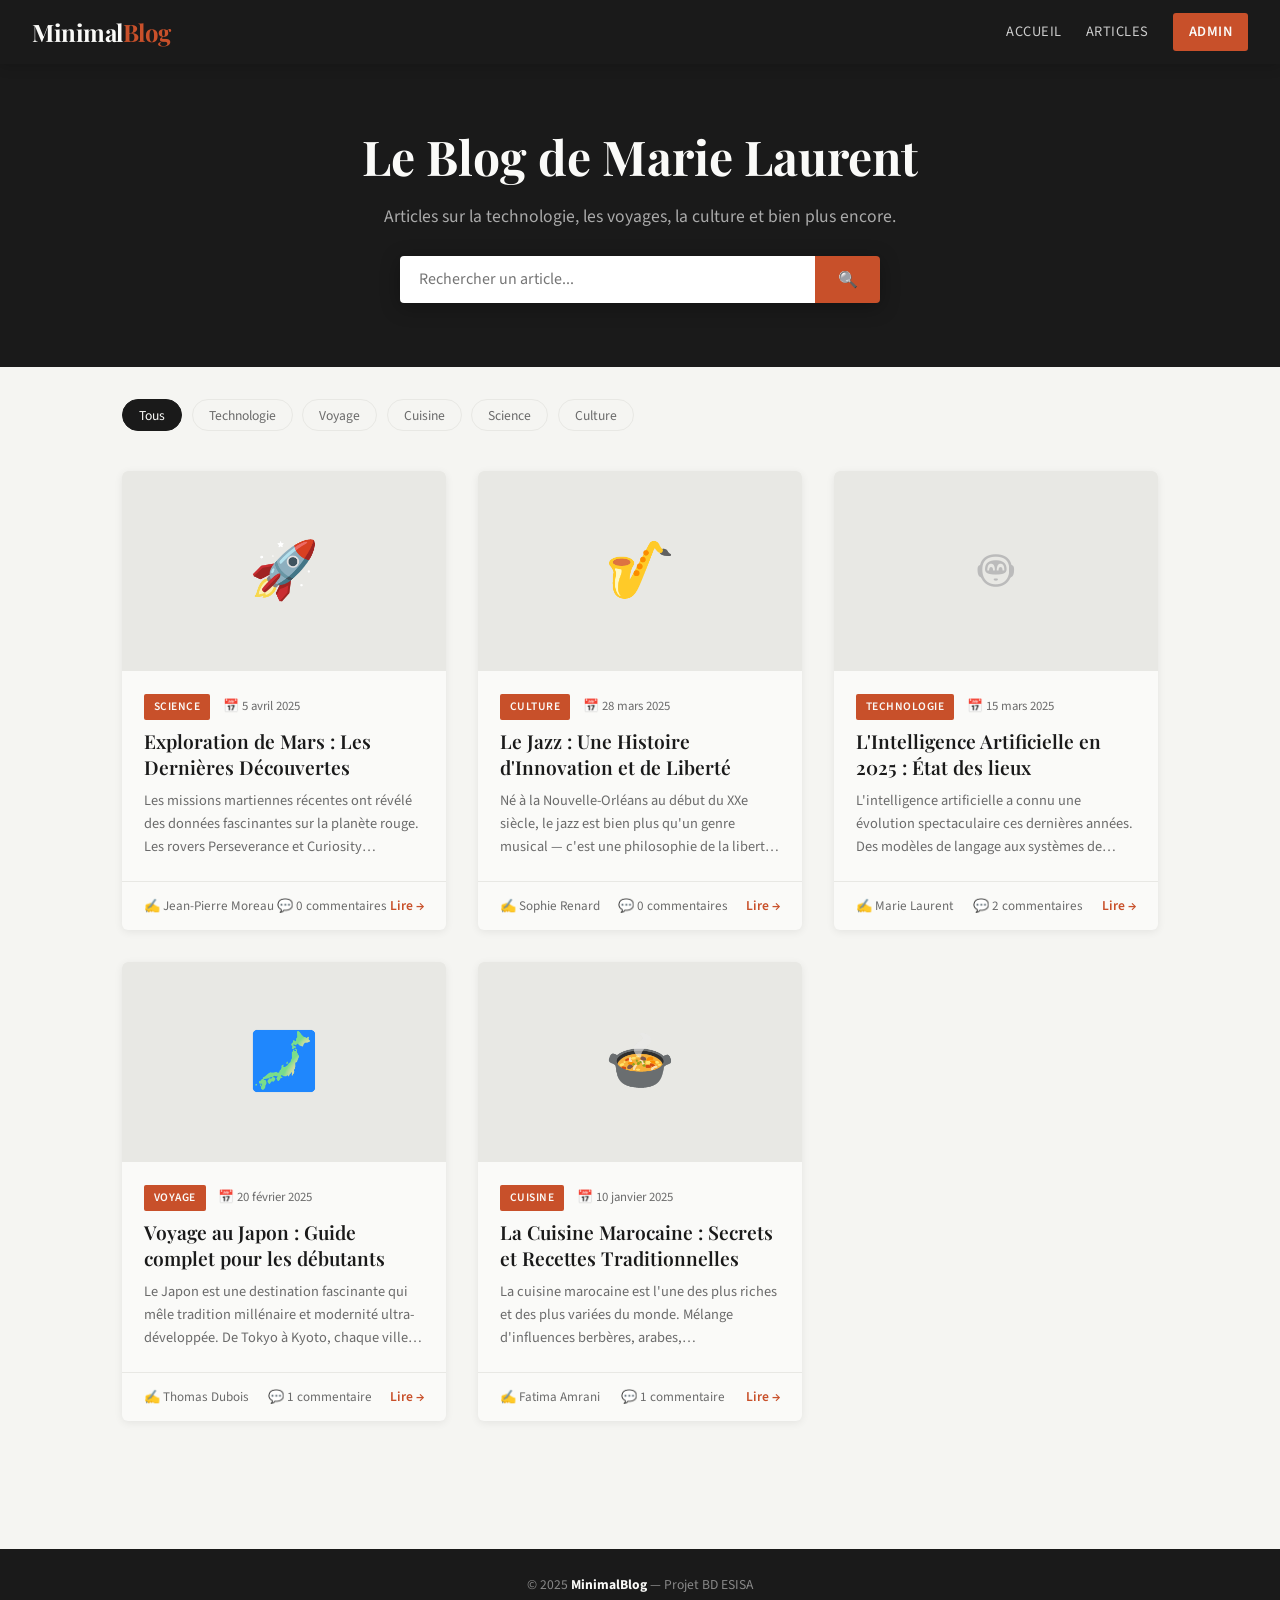
==== article.html @ 1b401ee1 "Premier commit - MinimalBlog ESISA" ====
<!DOCTYPE html>
<html lang="fr">
<head>
  <meta charset="UTF-8">
  <meta name="viewport" content="width=device-width, initial-scale=1.0">
  <title>MinimalBlog — Article</title>
  <link rel="stylesheet" href="css/style.css">
</head>
<body>

<header>
  <a href="index.html" class="logo">Minimal<span>Blog</span></a>
  <nav>
    <a href="index.html">← Retour</a>
    <a href="admin/login.html" class="btn-admin">Admin</a>
  </nav>
</header>

<div class="article-detail">
  <div id="articleContent">
    <!-- Chargé dynamiquement -->
  </div>

  <div class="comments-section" id="commentsSection" style="display:none">
    <h3>Commentaires</h3>

    <!-- Formulaire ajout commentaire -->
    <div class="comment-form">
      <h4>Laisser un commentaire</h4>
      <div id="successMsg" class="success-msg">✅ Votre commentaire a été soumis et est en attente de modération. Merci !</div>
      <div class="form-row">
        <div class="form-group">
          <label>Pseudo *</label>
          <input type="text" id="pseudo" placeholder="Votre pseudo" maxlength="50">
        </div>
        <div class="form-group">
          <label>Email</label>
          <input type="email" id="email" placeholder="votre@email.com">
        </div>
      </div>
      <div class="form-group">
        <label>Commentaire *</label>
        <textarea id="contenu" placeholder="Écrivez votre commentaire..." rows="4"></textarea>
      </div>
      <button class="btn btn-accent" onclick="soumettreCommentaire()">Publier le commentaire</button>
    </div>

    <!-- Liste commentaires approuvés -->
    <div id="commentsList"></div>
  </div>
</div>

<footer>
  <p>&copy; 2025 <strong>MinimalBlog</strong> — Projet BD ESISA</p>
</footer>

<script src="js/db.js"></script>
<script>
  DB.init();

  // Lire l'ID depuis l'URL
  const params = new URLSearchParams(window.location.search);
  const articleId = params.get('id');

  if (!articleId) {
    window.location.href = 'index.html';
  }

  const article = DB.getArticleById(articleId);

  if (!article || article.statut !== 'publie') {
    document.getElementById('articleContent').innerHTML = `
      <div class="empty-state">
        <p style="font-size:3rem">😕</p>
        <p>Article introuvable ou non publié.</p>
        <a href="index.html" class="btn btn-primary mt-1">Retour à l'accueil</a>
      </div>`;
  } else {
    // Mettre à jour le titre de la page
    document.title = `MinimalBlog — ${article.titre}`;

    const cat = DB.getCategorieById(article.categorie_id);
    const coms = DB.getCommentaires(article.id, true);

    // Afficher l'article
    document.getElementById('articleContent').innerHTML = `
      <div class="article-header">
        <div style="margin-bottom:1rem">
          <span class="badge">${cat ? escapeHtml(cat.nom) : 'Divers'}</span>
        </div>
        <h1>${escapeHtml(article.titre)}</h1>
        <div class="article-info">
          <span>✍️ ${escapeHtml(article.auteur)}</span>
          <span>📅 ${formatDate(article.date_publication)}</span>
          <span>💬 ${coms.length} commentaire${coms.length !== 1 ? 's' : ''} approuvé${coms.length !== 1 ? 's' : ''}</span>
        </div>
      </div>
      <div class="article-img">
        ${article.image_principale
          ? `<img src="${escapeHtml(article.image_principale)}" alt="${escapeHtml(article.titre)}" onerror="this.parentElement.innerHTML='<span style=font-size:5rem>${article.emoji || '📝'}</span>'">`
          : `<span style="font-size:5rem">${article.emoji || '📝'}</span>`
        }
      </div>
      <div class="article-content">
        ${article.contenu.split('\n').filter(p => p.trim()).map(p => `<p>${escapeHtml(p)}</p>`).join('')}
      </div>
    `;

    // Afficher section commentaires
    document.getElementById('commentsSection').style.display = 'block';
    afficherCommentaires();
  }

  function afficherCommentaires() {
    const coms = DB.getCommentaires(articleId, true);
    const div = document.getElementById('commentsList');
    if (coms.length === 0) {
      div.innerHTML = '<p style="color:var(--gris);font-size:0.95rem">Aucun commentaire approuvé pour l\'instant. Soyez le premier !</p>';
      return;
    }
    div.innerHTML = coms.map(c => `
      <div class="comment-item">
        <span class="comment-author">👤 ${escapeHtml(c.pseudo)}</span>
        <span class="comment-date">${formatDate(c.date_commentaire)}</span>
        <div class="comment-text">${escapeHtml(c.contenu)}</div>
      </div>
    `).join('');
  }

  function soumettreCommentaire() {
    const pseudo = document.getElementById('pseudo').value.trim();
    const email = document.getElementById('email').value.trim();
    const contenu = document.getElementById('contenu').value.trim();

    if (!pseudo) { alert('Le pseudo est obligatoire.'); return; }
    if (!contenu) { alert('Le commentaire est vide.'); return; }

    DB.addCommentaire({ article_id: parseInt(articleId), pseudo, email, contenu });

    // Reset form
    document.getElementById('pseudo').value = '';
    document.getElementById('email').value = '';
    document.getElementById('contenu').value = '';

    const msg = document.getElementById('successMsg');
    msg.style.display = 'block';
    setTimeout(() => msg.style.display = 'none', 5000);
  }
</script>
</body>
</html>
---- css/style.css ----
/* ============================================
   MinimalBlog — Style Principal
   ============================================ */

@import url('https://fonts.googleapis.com/css2?family=Playfair+Display:wght@400;600;700&family=Source+Sans+3:wght@300;400;600&display=swap');

:root {
  --noir: #1a1a1a;
  --blanc: #fafaf8;
  --accent: #c8502a;
  --gris: #6b6b6b;
  --gris-clair: #e8e8e4;
  --fond: #f5f5f2;
}

* {
  margin: 0;
  padding: 0;
  box-sizing: border-box;
}

body {
  font-family: 'Source Sans 3', sans-serif;
  background: var(--fond);
  color: var(--noir);
  line-height: 1.7;
}

a {
  text-decoration: none;
  color: inherit;
}

/* ---- HEADER ---- */
header {
  background: var(--noir);
  color: var(--blanc);
  padding: 0 2rem;
  display: flex;
  align-items: center;
  justify-content: space-between;
  height: 64px;
  position: sticky;
  top: 0;
  z-index: 100;
  box-shadow: 0 2px 12px rgba(0,0,0,0.18);
}

.logo {
  font-family: 'Playfair Display', serif;
  font-size: 1.5rem;
  font-weight: 700;
  letter-spacing: -0.5px;
  color: var(--blanc);
}

.logo span {
  color: var(--accent);
}

nav {
  display: flex;
  gap: 1.5rem;
  align-items: center;
}

nav a {
  font-size: 0.9rem;
  font-weight: 400;
  color: #ccc;
  transition: color 0.2s;
  letter-spacing: 0.5px;
  text-transform: uppercase;
}

nav a:hover {
  color: var(--blanc);
}

.btn-admin {
  background: var(--accent);
  color: var(--blanc) !important;
  padding: 0.4rem 1rem;
  border-radius: 3px;
  font-weight: 600 !important;
  transition: background 0.2s !important;
}

.btn-admin:hover {
  background: #a83f1f !important;
}

/* ---- LAYOUT ---- */
.container {
  max-width: 1100px;
  margin: 0 auto;
  padding: 0 2rem;
}

.page-title {
  font-family: 'Playfair Display', serif;
  font-size: 2.2rem;
  font-weight: 700;
  margin: 2.5rem 0 0.5rem;
  color: var(--noir);
}

.page-subtitle {
  color: var(--gris);
  margin-bottom: 2rem;
  font-size: 1rem;
}

/* ---- HERO ---- */
.hero {
  background: var(--noir);
  color: var(--blanc);
  padding: 4rem 2rem;
  text-align: center;
}

.hero h1 {
  font-family: 'Playfair Display', serif;
  font-size: 3rem;
  font-weight: 700;
  margin-bottom: 1rem;
  line-height: 1.2;
}

.hero p {
  font-size: 1.1rem;
  color: #aaa;
  max-width: 520px;
  margin: 0 auto 1.5rem;
}

/* ---- SEARCH ---- */
.search-bar {
  display: flex;
  max-width: 480px;
  margin: 0 auto;
  border-radius: 4px;
  overflow: hidden;
  box-shadow: 0 4px 20px rgba(0,0,0,0.3);
}

.search-bar input {
  flex: 1;
  padding: 0.8rem 1.2rem;
  border: none;
  font-family: 'Source Sans 3', sans-serif;
  font-size: 1rem;
  outline: none;
}

.search-bar button {
  background: var(--accent);
  color: var(--blanc);
  border: none;
  padding: 0 1.4rem;
  cursor: pointer;
  font-size: 1rem;
  font-weight: 600;
  transition: background 0.2s;
}

.search-bar button:hover {
  background: #a83f1f;
}

/* ---- CATEGORIES ---- */
.categories-filter {
  display: flex;
  gap: 0.6rem;
  flex-wrap: wrap;
  margin: 2rem 0 1.5rem;
}

.cat-btn {
  padding: 0.35rem 1rem;
  border: 1.5px solid var(--gris-clair);
  background: transparent;
  border-radius: 20px;
  cursor: pointer;
  font-family: 'Source Sans 3', sans-serif;
  font-size: 0.85rem;
  color: var(--gris);
  transition: all 0.2s;
}

.cat-btn:hover, .cat-btn.active {
  background: var(--noir);
  color: var(--blanc);
  border-color: var(--noir);
}

/* ---- ARTICLES GRID ---- */
.articles-grid {
  display: grid;
  grid-template-columns: repeat(auto-fill, minmax(320px, 1fr));
  gap: 2rem;
  padding: 1rem 0 3rem;
}

.card {
  background: var(--blanc);
  border-radius: 6px;
  overflow: hidden;
  box-shadow: 0 2px 8px rgba(0,0,0,0.07);
  transition: transform 0.25s, box-shadow 0.25s;
  cursor: pointer;
}

.card:hover {
  transform: translateY(-4px);
  box-shadow: 0 8px 24px rgba(0,0,0,0.12);
}

.card-img {
  width: 100%;
  height: 200px;
  object-fit: cover;
  background: var(--gris-clair);
  display: flex;
  align-items: center;
  justify-content: center;
  font-size: 3rem;
  color: #bbb;
}

.card-img img {
  width: 100%;
  height: 100%;
  object-fit: cover;
}

.card-body {
  padding: 1.4rem;
}

.card-meta {
  display: flex;
  align-items: center;
  gap: 0.8rem;
  margin-bottom: 0.6rem;
}

.badge {
  background: var(--accent);
  color: var(--blanc);
  font-size: 0.72rem;
  font-weight: 600;
  text-transform: uppercase;
  letter-spacing: 0.5px;
  padding: 0.2rem 0.6rem;
  border-radius: 2px;
}

.card-date {
  font-size: 0.8rem;
  color: var(--gris);
}

.card h2 {
  font-family: 'Playfair Display', serif;
  font-size: 1.2rem;
  font-weight: 600;
  margin-bottom: 0.5rem;
  line-height: 1.35;
}

.card p {
  font-size: 0.9rem;
  color: var(--gris);
  line-height: 1.6;
  display: -webkit-box;
  -webkit-line-clamp: 3;
  -webkit-box-orient: vertical;
  overflow: hidden;
}

.card-footer {
  padding: 0.8rem 1.4rem;
  border-top: 1px solid var(--gris-clair);
  display: flex;
  justify-content: space-between;
  align-items: center;
  font-size: 0.82rem;
  color: var(--gris);
}

.read-more {
  color: var(--accent);
  font-weight: 600;
  font-size: 0.85rem;
}

/* ---- PAGINATION ---- */
.pagination {
  display: flex;
  justify-content: center;
  gap: 0.5rem;
  padding: 2rem 0 3rem;
}

.page-btn {
  width: 38px;
  height: 38px;
  border: 1.5px solid var(--gris-clair);
  background: var(--blanc);
  border-radius: 3px;
  cursor: pointer;
  font-family: 'Source Sans 3', sans-serif;
  font-size: 0.9rem;
  color: var(--noir);
  transition: all 0.2s;
}

.page-btn:hover, .page-btn.active {
  background: var(--noir);
  color: var(--blanc);
  border-color: var(--noir);
}

/* ---- ARTICLE DETAIL ---- */
.article-detail {
  max-width: 780px;
  margin: 2rem auto;
  padding: 0 2rem;
}

.article-header {
  margin-bottom: 2rem;
}

.article-header h1 {
  font-family: 'Playfair Display', serif;
  font-size: 2.5rem;
  font-weight: 700;
  line-height: 1.25;
  margin-bottom: 1rem;
}

.article-info {
  display: flex;
  gap: 1.2rem;
  flex-wrap: wrap;
  font-size: 0.88rem;
  color: var(--gris);
  margin-bottom: 1.5rem;
}

.article-info span {
  display: flex;
  align-items: center;
  gap: 0.3rem;
}

.article-img {
  width: 100%;
  height: 380px;
  object-fit: cover;
  border-radius: 6px;
  background: var(--gris-clair);
  display: flex;
  align-items: center;
  justify-content: center;
  font-size: 5rem;
  margin-bottom: 2.5rem;
  overflow: hidden;
}

.article-img img {
  width: 100%;
  height: 100%;
  object-fit: cover;
}

.article-content {
  font-size: 1.1rem;
  line-height: 1.9;
  color: #2a2a2a;
  margin-bottom: 3rem;
}

.article-content p {
  margin-bottom: 1.2rem;
}

/* ---- COMMENTAIRES ---- */
.comments-section {
  border-top: 2px solid var(--noir);
  padding-top: 2rem;
  margin-bottom: 3rem;
}

.comments-section h3 {
  font-family: 'Playfair Display', serif;
  font-size: 1.6rem;
  margin-bottom: 1.5rem;
}

.comment-form {
  background: var(--blanc);
  padding: 1.5rem;
  border-radius: 6px;
  margin-bottom: 2rem;
  box-shadow: 0 2px 8px rgba(0,0,0,0.06);
}

.comment-form h4 {
  font-family: 'Playfair Display', serif;
  margin-bottom: 1rem;
  font-size: 1.1rem;
}

.form-row {
  display: grid;
  grid-template-columns: 1fr 1fr;
  gap: 1rem;
  margin-bottom: 1rem;
}

.form-group {
  display: flex;
  flex-direction: column;
  gap: 0.3rem;
  margin-bottom: 1rem;
}

.form-group label {
  font-size: 0.85rem;
  font-weight: 600;
  color: var(--gris);
  text-transform: uppercase;
  letter-spacing: 0.5px;
}

.form-group input,
.form-group textarea,
.form-group select {
  padding: 0.7rem 1rem;
  border: 1.5px solid var(--gris-clair);
  border-radius: 4px;
  font-family: 'Source Sans 3', sans-serif;
  font-size: 0.95rem;
  outline: none;
  background: var(--fond);
  transition: border-color 0.2s;
}

.form-group input:focus,
.form-group textarea:focus,
.form-group select:focus {
  border-color: var(--accent);
}

.form-group textarea {
  resize: vertical;
  min-height: 100px;
}

.btn {
  padding: 0.7rem 1.6rem;
  border: none;
  border-radius: 4px;
  cursor: pointer;
  font-family: 'Source Sans 3', sans-serif;
  font-size: 0.95rem;
  font-weight: 600;
  transition: all 0.2s;
}

.btn-primary {
  background: var(--noir);
  color: var(--blanc);
}

.btn-primary:hover {
  background: #333;
}

.btn-accent {
  background: var(--accent);
  color: var(--blanc);
}

.btn-accent:hover {
  background: #a83f1f;
}

.btn-danger {
  background: #dc3545;
  color: var(--blanc);
}

.btn-danger:hover {
  background: #b52d3a;
}

.btn-success {
  background: #28a745;
  color: var(--blanc);
}

.btn-success:hover {
  background: #218838;
}

.btn-secondary {
  background: var(--gris-clair);
  color: var(--noir);
}

.btn-secondary:hover {
  background: #ccc;
}

.comment-item {
  background: var(--blanc);
  border-radius: 6px;
  padding: 1.2rem 1.4rem;
  margin-bottom: 1rem;
  box-shadow: 0 1px 6px rgba(0,0,0,0.05);
  border-left: 3px solid var(--accent);
}

.comment-author {
  font-weight: 600;
  font-size: 0.9rem;
}

.comment-date {
  font-size: 0.8rem;
  color: var(--gris);
  margin-left: 0.8rem;
}

.comment-text {
  margin-top: 0.5rem;
  font-size: 0.95rem;
  color: #333;
}

/* ---- ADMIN ---- */
.admin-layout {
  display: flex;
  min-height: 100vh;
}

.sidebar {
  width: 230px;
  background: var(--noir);
  color: var(--blanc);
  padding: 2rem 0;
  flex-shrink: 0;
}

.sidebar-logo {
  font-family: 'Playfair Display', serif;
  font-size: 1.3rem;
  font-weight: 700;
  padding: 0 1.5rem;
  margin-bottom: 2rem;
  color: var(--blanc);
}

.sidebar-logo span {
  color: var(--accent);
}

.sidebar-nav {
  list-style: none;
}

.sidebar-nav li a {
  display: flex;
  align-items: center;
  gap: 0.8rem;
  padding: 0.8rem 1.5rem;
  color: #aaa;
  font-size: 0.9rem;
  transition: all 0.2s;
  border-left: 3px solid transparent;
}

.sidebar-nav li a:hover,
.sidebar-nav li a.active {
  color: var(--blanc);
  background: rgba(255,255,255,0.05);
  border-left-color: var(--accent);
}

.sidebar-nav li a .icon {
  font-size: 1rem;
}

.admin-main {
  flex: 1;
  background: var(--fond);
  overflow-y: auto;
}

.admin-topbar {
  background: var(--blanc);
  padding: 1rem 2rem;
  display: flex;
  align-items: center;
  justify-content: space-between;
  border-bottom: 1px solid var(--gris-clair);
  box-shadow: 0 1px 4px rgba(0,0,0,0.05);
}

.admin-topbar h2 {
  font-family: 'Playfair Display', serif;
  font-size: 1.4rem;
}

.admin-content {
  padding: 2rem;
}

/* ---- STATS CARDS ---- */
.stats-grid {
  display: grid;
  grid-template-columns: repeat(auto-fill, minmax(200px, 1fr));
  gap: 1.2rem;
  margin-bottom: 2.5rem;
}

.stat-card {
  background: var(--blanc);
  border-radius: 6px;
  padding: 1.4rem;
  box-shadow: 0 2px 8px rgba(0,0,0,0.06);
  border-left: 4px solid var(--accent);
}

.stat-card .stat-number {
  font-family: 'Playfair Display', serif;
  font-size: 2.2rem;
  font-weight: 700;
  color: var(--noir);
}

.stat-card .stat-label {
  font-size: 0.82rem;
  color: var(--gris);
  text-transform: uppercase;
  letter-spacing: 0.5px;
  margin-top: 0.2rem;
}

/* ---- TABLE ---- */
.data-table {
  width: 100%;
  border-collapse: collapse;
  background: var(--blanc);
  border-radius: 6px;
  overflow: hidden;
  box-shadow: 0 2px 8px rgba(0,0,0,0.06);
}

.data-table th {
  background: var(--noir);
  color: var(--blanc);
  padding: 0.9rem 1.2rem;
  text-align: left;
  font-size: 0.82rem;
  text-transform: uppercase;
  letter-spacing: 0.5px;
  font-weight: 600;
}

.data-table td {
  padding: 0.9rem 1.2rem;
  border-bottom: 1px solid var(--gris-clair);
  font-size: 0.9rem;
}

.data-table tr:last-child td {
  border-bottom: none;
}

.data-table tr:hover td {
  background: var(--fond);
}

.status-badge {
  padding: 0.2rem 0.7rem;
  border-radius: 20px;
  font-size: 0.75rem;
  font-weight: 600;
}

.status-publie {
  background: #d4edda;
  color: #155724;
}

.status-brouillon {
  background: #fff3cd;
  color: #856404;
}

.status-pending {
  background: #fff3cd;
  color: #856404;
}

.status-approved {
  background: #d4edda;
  color: #155724;
}

.actions {
  display: flex;
  gap: 0.5rem;
}

.btn-sm {
  padding: 0.3rem 0.8rem;
  font-size: 0.8rem;
  border-radius: 3px;
}

/* ---- MODAL ---- */
.modal-overlay {
  position: fixed;
  inset: 0;
  background: rgba(0,0,0,0.55);
  z-index: 1000;
  display: flex;
  align-items: center;
  justify-content: center;
  opacity: 0;
  pointer-events: none;
  transition: opacity 0.25s;
}

.modal-overlay.open {
  opacity: 1;
  pointer-events: all;
}

.modal {
  background: var(--blanc);
  border-radius: 8px;
  padding: 2rem;
  width: 90%;
  max-width: 620px;
  max-height: 90vh;
  overflow-y: auto;
  box-shadow: 0 20px 60px rgba(0,0,0,0.25);
  transform: translateY(20px);
  transition: transform 0.25s;
}

.modal-overlay.open .modal {
  transform: translateY(0);
}

.modal-header {
  display: flex;
  align-items: center;
  justify-content: space-between;
  margin-bottom: 1.5rem;
}

.modal-header h3 {
  font-family: 'Playfair Display', serif;
  font-size: 1.4rem;
}

.btn-close {
  background: none;
  border: none;
  font-size: 1.5rem;
  cursor: pointer;
  color: var(--gris);
  line-height: 1;
}

/* ---- LOGIN ---- */
.login-page {
  min-height: 100vh;
  display: flex;
  align-items: center;
  justify-content: center;
  background: var(--noir);
}

.login-box {
  background: var(--blanc);
  padding: 2.5rem;
  border-radius: 8px;
  width: 380px;
  box-shadow: 0 20px 60px rgba(0,0,0,0.4);
}

.login-box h2 {
  font-family: 'Playfair Display', serif;
  font-size: 1.8rem;
  margin-bottom: 0.3rem;
}

.login-box p {
  color: var(--gris);
  font-size: 0.9rem;
  margin-bottom: 2rem;
}

.error-msg {
  background: #f8d7da;
  color: #721c24;
  padding: 0.7rem 1rem;
  border-radius: 4px;
  font-size: 0.88rem;
  margin-bottom: 1rem;
  display: none;
}

.success-msg {
  background: #d4edda;
  color: #155724;
  padding: 0.7rem 1rem;
  border-radius: 4px;
  font-size: 0.88rem;
  margin-bottom: 1rem;
  display: none;
}

/* ---- FOOTER ---- */
footer {
  background: var(--noir);
  color: #888;
  text-align: center;
  padding: 1.5rem;
  font-size: 0.85rem;
}

footer strong {
  color: var(--blanc);
}

/* ---- RESPONSIVE ---- */
@media (max-width: 768px) {
  .hero h1 { font-size: 2rem; }
  .form-row { grid-template-columns: 1fr; }
  .article-header h1 { font-size: 1.8rem; }
  .sidebar { display: none; }
  .stats-grid { grid-template-columns: 1fr 1fr; }
}

/* ---- UTILS ---- */
.flex { display: flex; }
.gap-1 { gap: 0.5rem; }
.mt-1 { margin-top: 1rem; }
.mb-2 { margin-bottom: 2rem; }
.text-right { text-align: right; }
.empty-state {
  text-align: center;
  color: var(--gris);
  padding: 3rem;
  font-size: 1rem;
}
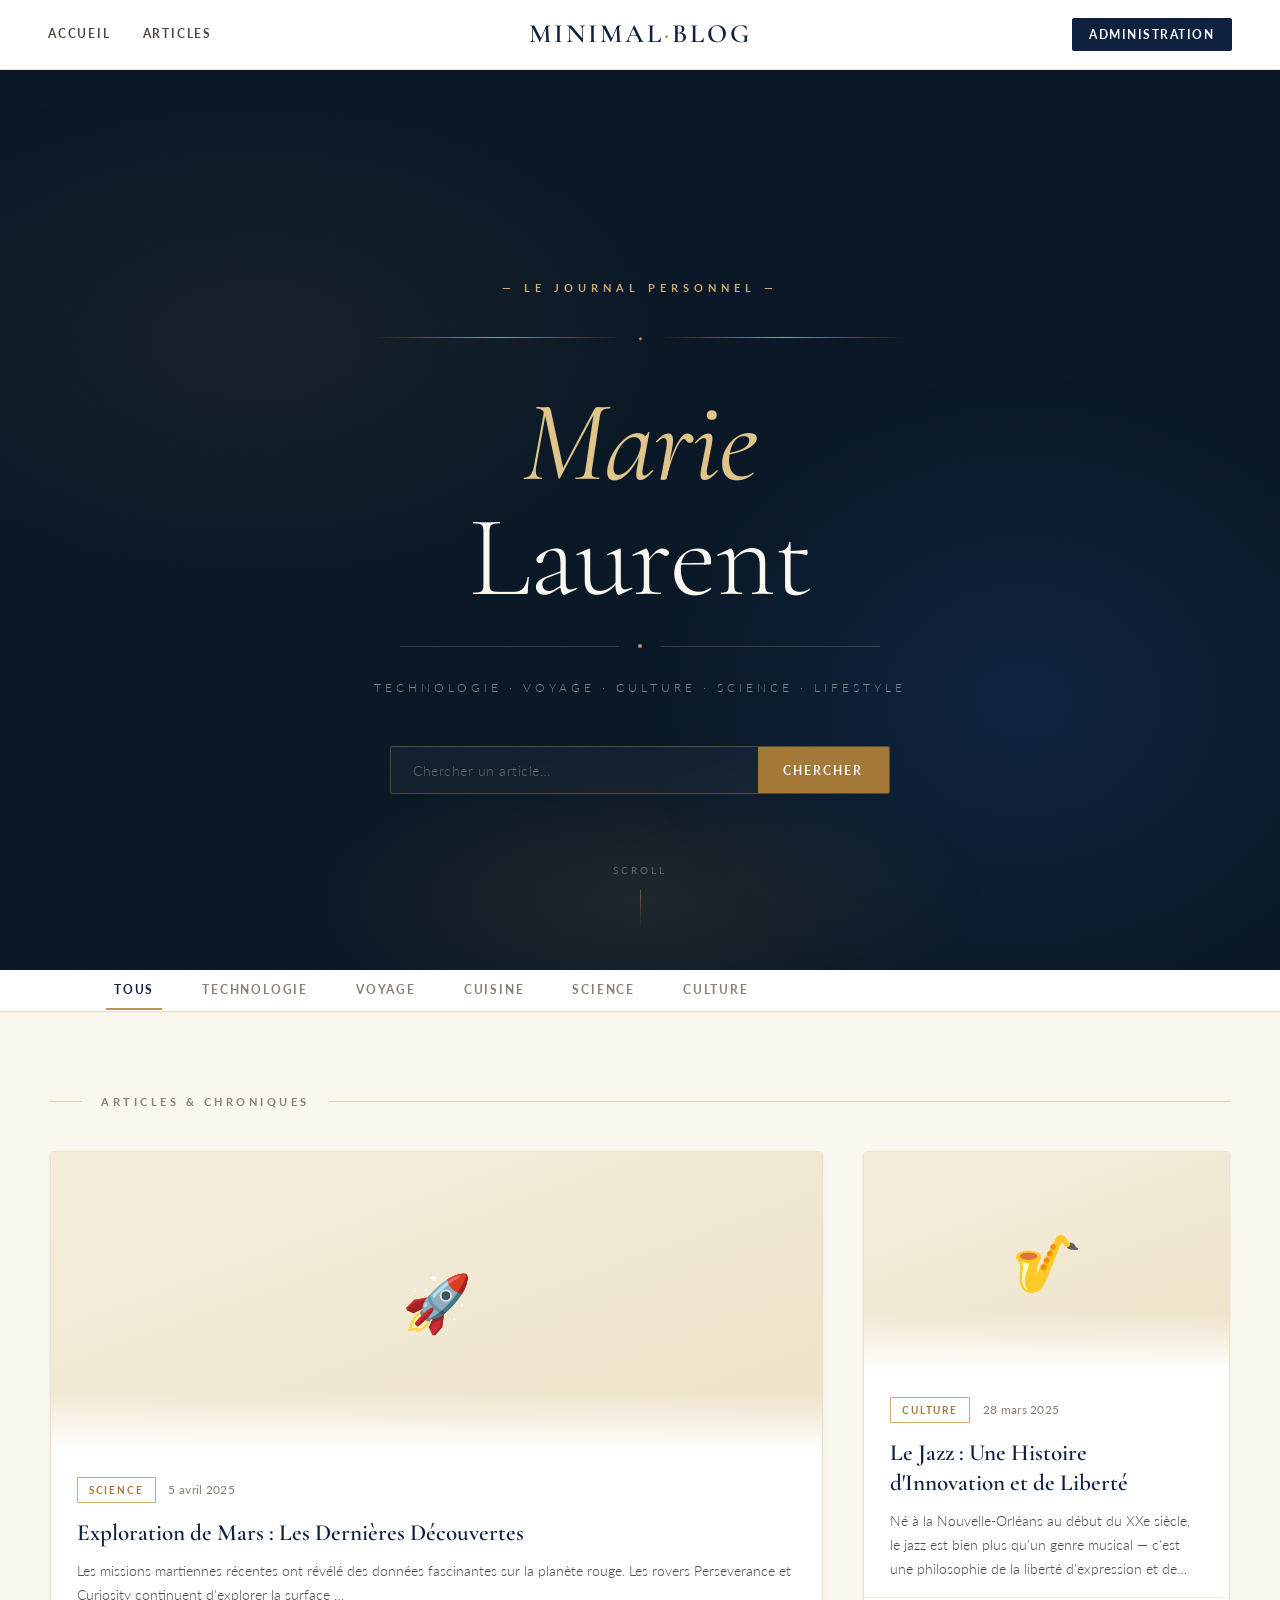
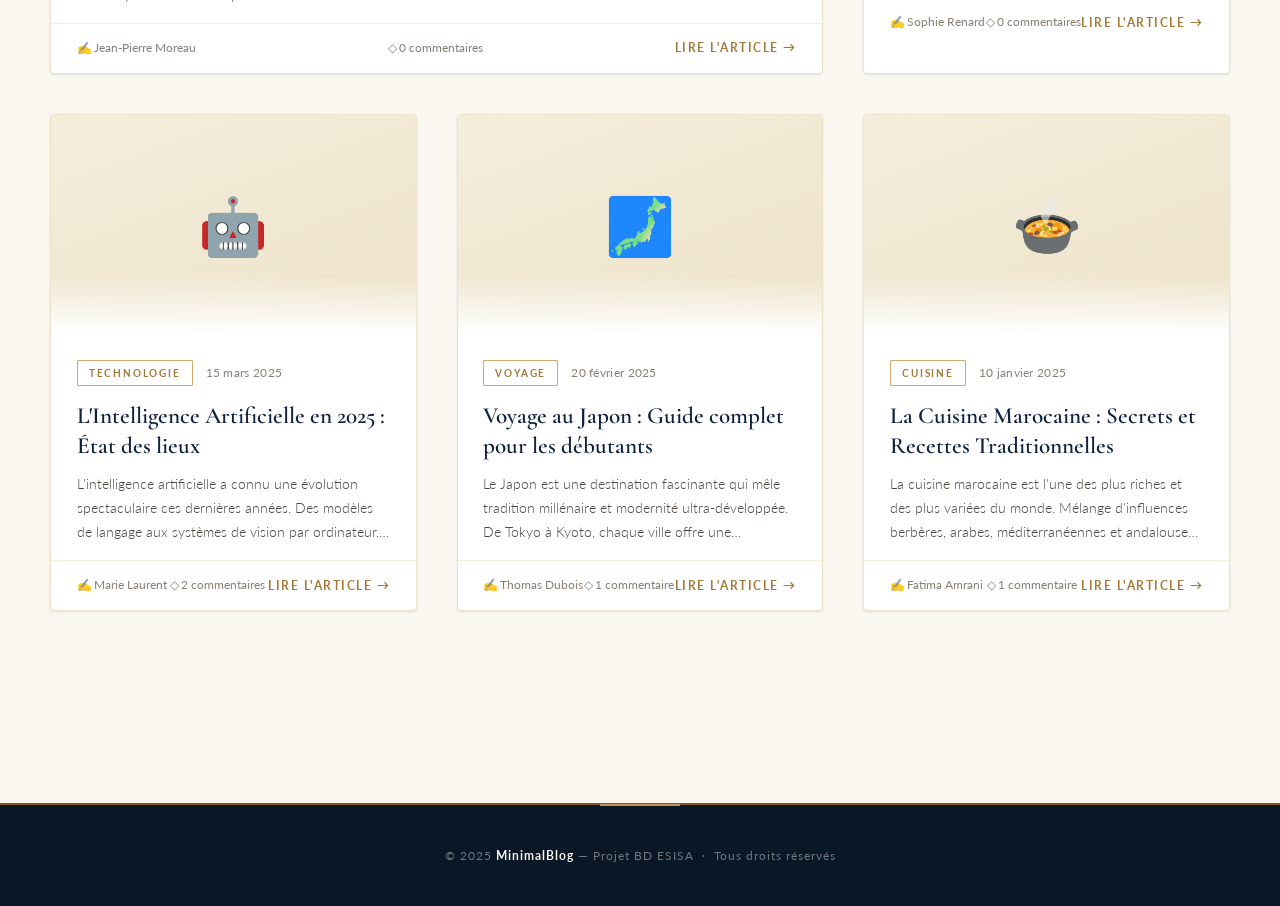
==== commit fa1260fc: "Refonte complète Old Money + architecture fullstack - Redesign CSS : thème Old Money (Cormorant Gara" ====
--- a/article.html
+++ b/article.html
@@ -5,146 +5,289 @@
   <meta name="viewport" content="width=device-width, initial-scale=1.0">
   <title>MinimalBlog — Article</title>
   <link rel="stylesheet" href="css/style.css">
+  <style>
+    /* ---- Styles propres à la page article ---- */
+    .article-hero {
+      background:var(--navy-900);
+      padding:7rem 2rem 4rem;
+      text-align:center; position:relative; overflow:hidden;
+    }
+    .article-hero::before {
+      content:''; position:absolute; inset:0;
+      background:radial-gradient(ellipse 80% 60% at 50% 80%, rgba(192,148,80,.07) 0%, transparent 60%);
+    }
+    .article-hero-inner {
+      position:relative; z-index:1; max-width:760px; margin:0 auto;
+    }
+    .article-hero-eyebrow {
+      font-family:'Lato', sans-serif; font-size:.68rem; font-weight:700;
+      letter-spacing:3.5px; text-transform:uppercase;
+      color:var(--gold-400); margin-bottom:1.2rem;
+      display:flex; align-items:center; justify-content:center; gap:.8rem;
+    }
+    .article-hero-eyebrow span { width:30px; height:1px; background:var(--gold-600); }
+
+    .article-hero h1 {
+      font-family:'Cormorant Garamond', serif;
+      font-size:clamp(2.2rem, 5.5vw, 3.8rem);
+      font-weight:300; line-height:1.18;
+      color:var(--cream); margin-bottom:1.8rem;
+    }
+    .article-hero h1 em { font-style:italic; color:var(--gold-300); }
+
+    .article-hero-meta {
+      display:flex; gap:2rem; justify-content:center; flex-wrap:wrap;
+      font-size:.75rem; color:rgba(245,238,221,.45);
+      font-family:'Lato', sans-serif; letter-spacing:.5px;
+    }
+    .article-hero-meta span { display:flex; align-items:center; gap:.4rem; }
+    .article-hero-meta .badge {
+      border-color:rgba(192,148,80,.5); color:var(--gold-300);
+    }
+
+    /* ---- Contenu ---- */
+    .article-wrapper { max-width:760px; margin:3.5rem auto 0; padding:0 2rem; }
+
+    .article-image-full {
+      width:100%; height:440px; overflow:hidden;
+      margin:0; display:block;
+      background:var(--beige-50);
+    }
+    .article-image-full img {
+      width:100%; height:100%; object-fit:cover;
+      transition:transform .8s ease;
+    }
+    .article-image-full:hover img { transform:scale(1.03); }
+    .article-image-full .emoji-placeholder {
+      width:100%; height:100%;
+      display:flex; align-items:center; justify-content:center;
+      font-size:6rem; background:linear-gradient(160deg, var(--beige-50), var(--beige-100));
+    }
+
+    .article-body {
+      padding:3.5rem 0 2rem;
+      font-family:'EB Garamond', Georgia, serif;
+      font-size:1.18rem; line-height:2; color:var(--ink-600);
+    }
+    .article-body p { margin-bottom:1.5rem; }
+    .article-body p:first-child::first-letter {
+      font-family:'Cormorant Garamond', serif;
+      font-size:4.5rem; font-weight:600;
+      float:left; line-height:.75; margin:0 .12em 0 0;
+      color:var(--navy-700);
+    }
+
+    /* Séparateur fin */
+    .article-divider {
+      display:flex; align-items:center; gap:1rem;
+      margin:2rem 0; color:var(--gold-500);
+    }
+    .article-divider span { flex:1; height:1px; background:var(--beige-200); }
+    .article-divider em { font-size:1rem; }
+
+    /* back-link */
+    .back-link {
+      display:inline-flex; align-items:center; gap:.5rem;
+      font-size:.72rem; font-weight:700; letter-spacing:1.5px;
+      text-transform:uppercase; color:var(--gold-500);
+      margin:3rem 0 1rem;
+      transition:gap .25s;
+    }
+    .back-link:hover { gap:.9rem; color:var(--gold-600); }
+  </style>
 </head>
 <body>
 
+<!-- SCROLL PROGRESS -->
+<div id="scrollProgress"></div>
+
+<!-- HEADER -->
 <header>
-  <a href="index.html" class="logo">Minimal<span>Blog</span></a>
-  <nav>
-    <a href="index.html">← Retour</a>
+  <nav class="nav-left">
+    <a href="index.html">← Accueil</a>
+  </nav>
+  <a href="index.html" class="logo">Minimal<span>·</span>Blog</a>
+  <nav class="nav-right">
     <a href="admin/login.html" class="btn-admin">Admin</a>
   </nav>
 </header>
 
-<div class="article-detail">
+<!-- HERO ARTICLE (rempli par JS) -->
+<div id="articleHero" class="article-hero" style="display:none">
+  <div class="article-hero-inner" id="articleHeroInner"></div>
+</div>
+
+<!-- IMAGE PLEINE LARGEUR -->
+<div id="articleImageFull" class="article-image-full" style="display:none"></div>
+
+<!-- CONTENU ARTICLE -->
+<div class="article-wrapper">
   <div id="articleContent">
-    <!-- Chargé dynamiquement -->
+    <div class="empty-state">⏳ Chargement…</div>
   </div>
 
+  <!-- COMMENTAIRES -->
   <div class="comments-section" id="commentsSection" style="display:none">
+
+    <div class="article-divider">
+      <span></span><em>◆</em><span></span>
+    </div>
+
     <h3>Commentaires</h3>
 
-    <!-- Formulaire ajout commentaire -->
     <div class="comment-form">
       <h4>Laisser un commentaire</h4>
-      <div id="successMsg" class="success-msg">✅ Votre commentaire a été soumis et est en attente de modération. Merci !</div>
+      <div id="successMsg" class="success-msg">
+        ✅ Votre commentaire a été soumis — il apparaîtra après modération. Merci !
+      </div>
+      <div id="errorMsg" class="error-msg"></div>
+
       <div class="form-row">
         <div class="form-group">
           <label>Pseudo *</label>
-          <input type="text" id="pseudo" placeholder="Votre pseudo" maxlength="50">
+          <input type="text" id="pseudo" placeholder="Votre pseudo" maxlength="80">
         </div>
         <div class="form-group">
-          <label>Email</label>
+          <label>Email (optionnel)</label>
           <input type="email" id="email" placeholder="votre@email.com">
         </div>
       </div>
+
       <div class="form-group">
         <label>Commentaire *</label>
-        <textarea id="contenu" placeholder="Écrivez votre commentaire..." rows="4"></textarea>
-      </div>
-      <button class="btn btn-accent" onclick="soumettreCommentaire()">Publier le commentaire</button>
+        <textarea id="contenu" placeholder="Partagez votre point de vue…" rows="4"></textarea>
+      </div>
+
+      <button class="btn btn-accent" id="submitBtn" onclick="soumettreCommentaire()">
+        Publier le commentaire
+      </button>
     </div>
 
-    <!-- Liste commentaires approuvés -->
     <div id="commentsList"></div>
   </div>
+
+  <a href="index.html" class="back-link">← Retour aux articles</a>
 </div>
 
+<!-- FOOTER -->
 <footer>
   <p>&copy; 2025 <strong>MinimalBlog</strong> — Projet BD ESISA</p>
 </footer>
 
+<!-- SCRIPTS -->
 <script src="js/db.js"></script>
 <script>
+  /* ---- Init ---- */
   DB.init();
 
-  // Lire l'ID depuis l'URL
-  const params = new URLSearchParams(window.location.search);
+  /* ---- Récupérer l'ID ---- */
+  const params    = new URLSearchParams(location.search);
   const articleId = params.get('id');
-
-  if (!articleId) {
-    window.location.href = 'index.html';
-  }
-
+  if (!articleId) location.href = 'index.html';
+
+  /* ---- Scroll progress ---- */
+  window.addEventListener('scroll', () => {
+    const pct = window.scrollY / (document.documentElement.scrollHeight - window.innerHeight);
+    document.getElementById('scrollProgress').style.width = (pct * 100) + '%';
+  }, { passive:true });
+
+  /* ---- Charger l'article ---- */
   const article = DB.getArticleById(articleId);
 
   if (!article || article.statut !== 'publie') {
     document.getElementById('articleContent').innerHTML = `
-      <div class="empty-state">
-        <p style="font-size:3rem">😕</p>
-        <p>Article introuvable ou non publié.</p>
-        <a href="index.html" class="btn btn-primary mt-1">Retour à l'accueil</a>
+      <div class="empty-state" style="padding:5rem 0">
+        <p style="font-size:3rem;margin-bottom:1rem">📭</p>
+        <p style="margin-bottom:1.5rem">Article introuvable ou non publié.</p>
+        <a href="index.html" class="btn btn-primary">← Retour à l'accueil</a>
       </div>`;
   } else {
-    // Mettre à jour le titre de la page
     document.title = `MinimalBlog — ${article.titre}`;
 
-    const cat = DB.getCategorieById(article.categorie_id);
+    const cat  = DB.getCategorieById(article.categorie_id);
     const coms = DB.getCommentaires(article.id, true);
 
-    // Afficher l'article
+    /* -- Hero -- */
+    document.getElementById('articleHero').style.display = 'block';
+    document.getElementById('articleHeroInner').innerHTML = `
+      <div class="article-hero-eyebrow">
+        <span></span>
+        ${cat ? escapeHtml(cat.nom) : 'Divers'}
+        <span></span>
+      </div>
+      <h1>${escapeHtml(article.titre)}</h1>
+      <div class="article-hero-meta">
+        <span>✍&thinsp;${escapeHtml(article.auteur)}</span>
+        <span>◈&thinsp;${formatDate(article.date_publication)}</span>
+        <span>◇&thinsp;${coms.length} commentaire${coms.length !== 1 ? 's' : ''}</span>
+      </div>`;
+
+    /* -- Image pleine largeur -- */
+    const imgEl = document.getElementById('articleImageFull');
+    imgEl.style.display = 'block';
+    if (article.image_principale) {
+      imgEl.innerHTML = `<img src="${escapeHtml(article.image_principale)}"
+                              alt="${escapeHtml(article.titre)}"
+                              onerror="this.parentElement.innerHTML='<div class=emoji-placeholder>${article.emoji || '📝'}</div>'">`;
+    } else {
+      imgEl.innerHTML = `<div class="emoji-placeholder">${article.emoji || '📝'}</div>`;
+    }
+
+    /* -- Corps -- */
     document.getElementById('articleContent').innerHTML = `
-      <div class="article-header">
-        <div style="margin-bottom:1rem">
-          <span class="badge">${cat ? escapeHtml(cat.nom) : 'Divers'}</span>
-        </div>
-        <h1>${escapeHtml(article.titre)}</h1>
-        <div class="article-info">
-          <span>✍️ ${escapeHtml(article.auteur)}</span>
-          <span>📅 ${formatDate(article.date_publication)}</span>
-          <span>💬 ${coms.length} commentaire${coms.length !== 1 ? 's' : ''} approuvé${coms.length !== 1 ? 's' : ''}</span>
-        </div>
-      </div>
-      <div class="article-img">
-        ${article.image_principale
-          ? `<img src="${escapeHtml(article.image_principale)}" alt="${escapeHtml(article.titre)}" onerror="this.parentElement.innerHTML='<span style=font-size:5rem>${article.emoji || '📝'}</span>'">`
-          : `<span style="font-size:5rem">${article.emoji || '📝'}</span>`
-        }
-      </div>
-      <div class="article-content">
+      <div class="article-body">
         ${article.contenu.split('\n').filter(p => p.trim()).map(p => `<p>${escapeHtml(p)}</p>`).join('')}
-      </div>
-    `;
-
-    // Afficher section commentaires
+      </div>`;
+
+    /* -- Commentaires -- */
     document.getElementById('commentsSection').style.display = 'block';
     afficherCommentaires();
   }
 
+  /* ---- Commentaires ---- */
   function afficherCommentaires() {
     const coms = DB.getCommentaires(articleId, true);
-    const div = document.getElementById('commentsList');
-    if (coms.length === 0) {
-      div.innerHTML = '<p style="color:var(--gris);font-size:0.95rem">Aucun commentaire approuvé pour l\'instant. Soyez le premier !</p>';
+    const div  = document.getElementById('commentsList');
+
+    if (!coms.length) {
+      div.innerHTML = '<p style="color:var(--ink-400);font-size:.92rem;margin-top:.5rem">Aucun commentaire pour le moment. Soyez le premier !</p>';
       return;
     }
     div.innerHTML = coms.map(c => `
       <div class="comment-item">
-        <span class="comment-author">👤 ${escapeHtml(c.pseudo)}</span>
+        <span class="comment-author">◆ ${escapeHtml(c.pseudo)}</span>
         <span class="comment-date">${formatDate(c.date_commentaire)}</span>
         <div class="comment-text">${escapeHtml(c.contenu)}</div>
-      </div>
-    `).join('');
+      </div>`).join('');
   }
 
+  /* ---- Soumettre un commentaire ---- */
   function soumettreCommentaire() {
-    const pseudo = document.getElementById('pseudo').value.trim();
-    const email = document.getElementById('email').value.trim();
+    const pseudo  = document.getElementById('pseudo').value.trim();
+    const email   = document.getElementById('email').value.trim();
     const contenu = document.getElementById('contenu').value.trim();
-
-    if (!pseudo) { alert('Le pseudo est obligatoire.'); return; }
-    if (!contenu) { alert('Le commentaire est vide.'); return; }
+    const errEl   = document.getElementById('errorMsg');
+    const sucEl   = document.getElementById('successMsg');
+
+    errEl.style.display = 'none';
+
+    if (!pseudo)  { errEl.textContent = '⚠ Le pseudo est obligatoire.';  errEl.style.display = 'block'; return; }
+    if (!contenu) { errEl.textContent = '⚠ Le commentaire est vide.';    errEl.style.display = 'block'; return; }
+
+    const btn = document.getElementById('submitBtn');
+    btn.disabled    = true;
+    btn.textContent = '⏳ Envoi en cours…';
 
     DB.addCommentaire({ article_id: parseInt(articleId), pseudo, email, contenu });
 
-    // Reset form
-    document.getElementById('pseudo').value = '';
-    document.getElementById('email').value = '';
+    document.getElementById('pseudo').value  = '';
+    document.getElementById('email').value   = '';
     document.getElementById('contenu').value = '';
 
-    const msg = document.getElementById('successMsg');
-    msg.style.display = 'block';
-    setTimeout(() => msg.style.display = 'none', 5000);
+    sucEl.style.display = 'block';
+    setTimeout(() => sucEl.style.display = 'none', 6000);
+    btn.disabled    = false;
+    btn.textContent = 'Publier le commentaire';
   }
 </script>
 </body>
--- a/css/style.css
+++ b/css/style.css
@@ -1,866 +1,1003 @@
-/* ============================================
-   MinimalBlog — Style Principal
-   ============================================ */
-
-@import url('https://fonts.googleapis.com/css2?family=Playfair+Display:wght@400;600;700&family=Source+Sans+3:wght@300;400;600&display=swap');
-
+/* ================================================================
+   MINIMALBLOG — OLD MONEY EDITORIAL THEME
+   Navy Deep · Beige Chaud · Or · Crème
+   Polices : Cormorant Garamond · Lato
+   ================================================================ */
+
+@import url('https://fonts.googleapis.com/css2?family=Cormorant+Garamond:ital,wght@0,300;0,400;0,500;0,600;0,700;1,300;1,400;1,500;1,600;1,700&family=Lato:ital,wght@0,300;0,400;0,700;1,300;1,400&family=EB+Garamond:ital,wght@0,400;1,400&display=swap');
+
+/* ----------------------------------------------------------------
+   DESIGN TOKENS
+   ---------------------------------------------------------------- */
 :root {
-  --noir: #1a1a1a;
-  --blanc: #fafaf8;
-  --accent: #c8502a;
-  --gris: #6b6b6b;
-  --gris-clair: #e8e8e4;
-  --fond: #f5f5f2;
-}
-
-* {
-  margin: 0;
-  padding: 0;
-  box-sizing: border-box;
-}
+  /* Palette navy */
+  --navy-950:  #040e1c;
+  --navy-900:  #091726;
+  --navy-800:  #0e2240;
+  --navy-700:  #152e55;
+  --navy-600:  #1e3f6e;
+  --navy-500:  #2a5285;
+  --navy-300:  #5b82b0;
+
+  /* Palette beige / crème */
+  --cream:     #faf7f0;
+  --beige-50:  #f5eedd;
+  --beige-100: #ede2c8;
+  --beige-200: #dfd0b0;
+  --beige-300: #c8b68a;
+  --beige-400: #b09870;
+
+  /* Palette or */
+  --gold-200:  #f0dda8;
+  --gold-300:  #e0c48a;
+  --gold-400:  #cfaa6e;
+  --gold-500:  #c09450;
+  --gold-600:  #a47836;
+  --gold-700:  #7e5820;
+
+  /* Texte */
+  --ink:       #18140e;
+  --ink-600:   #504840;
+  --ink-400:   #8a7f72;
+  --ink-200:   #bdb4a8;
+
+  /* Surfaces */
+  --white:     #ffffff;
+  --surface:   #ffffff;
+
+  /* Sémantique */
+  --bg:        var(--cream);
+  --primary:   var(--navy-800);
+  --accent:    var(--gold-500);
+
+  /* Effets */
+  --shadow-sm:   0 1px 3px rgba(9,23,40,.06), 0 1px 2px rgba(9,23,40,.04);
+  --shadow-md:   0 4px 20px rgba(9,23,40,.10);
+  --shadow-lg:   0 12px 40px rgba(9,23,40,.14);
+  --shadow-gold: 0 0 0 1px rgba(192,148,80,.25), 0 12px 40px rgba(9,23,40,.12);
+
+  --radius:    4px;
+  --transition: 260ms cubic-bezier(.4,0,.2,1);
+}
+
+/* ----------------------------------------------------------------
+   RESET & BASE
+   ---------------------------------------------------------------- */
+*, *::before, *::after { margin:0; padding:0; box-sizing:border-box; }
+
+::-webkit-scrollbar            { width:6px; }
+::-webkit-scrollbar-track      { background:var(--beige-50); }
+::-webkit-scrollbar-thumb      { background:var(--beige-300); border-radius:3px; }
+::-webkit-scrollbar-thumb:hover{ background:var(--gold-500); }
+
+html { scroll-behavior:smooth; font-size:16px; }
 
 body {
-  font-family: 'Source Sans 3', sans-serif;
-  background: var(--fond);
-  color: var(--noir);
-  line-height: 1.7;
-}
-
-a {
-  text-decoration: none;
-  color: inherit;
-}
-
-/* ---- HEADER ---- */
+  font-family:'Lato', sans-serif;
+  background:var(--bg);
+  color:var(--ink);
+  line-height:1.7;
+  overflow-x:hidden;
+}
+
+a { text-decoration:none; color:inherit; }
+
+img { max-width:100%; display:block; }
+
+/* ----------------------------------------------------------------
+   SCROLL PROGRESS BAR
+   ---------------------------------------------------------------- */
+#scrollProgress {
+  position:fixed; top:0; left:0; height:2px; z-index:9999;
+  background:linear-gradient(90deg, var(--gold-600), var(--gold-400), var(--gold-300));
+  width:0; transition:width .08s linear;
+  box-shadow:0 0 8px rgba(192,148,80,.55);
+}
+
+/* ----------------------------------------------------------------
+   HEADER — masthead magazine
+   ---------------------------------------------------------------- */
 header {
-  background: var(--noir);
-  color: var(--blanc);
-  padding: 0 2rem;
-  display: flex;
-  align-items: center;
-  justify-content: space-between;
-  height: 64px;
-  position: sticky;
-  top: 0;
-  z-index: 100;
-  box-shadow: 0 2px 12px rgba(0,0,0,0.18);
-}
-
+  background:var(--white);
+  border-bottom:1px solid var(--beige-100);
+  padding:0 3rem;
+  height:70px;
+  position:sticky; top:0; z-index:800;
+  display:grid;
+  grid-template-columns:1fr auto 1fr;
+  align-items:center;
+  box-shadow:var(--shadow-sm);
+}
+
+/* nav gauche */
+header .nav-left {
+  display:flex; gap:2rem; align-items:center;
+}
+
+/* logo centré */
 .logo {
-  font-family: 'Playfair Display', serif;
-  font-size: 1.5rem;
-  font-weight: 700;
-  letter-spacing: -0.5px;
-  color: var(--blanc);
-}
-
-.logo span {
-  color: var(--accent);
-}
-
-nav {
-  display: flex;
-  gap: 1.5rem;
-  align-items: center;
-}
-
-nav a {
-  font-size: 0.9rem;
-  font-weight: 400;
-  color: #ccc;
-  transition: color 0.2s;
-  letter-spacing: 0.5px;
-  text-transform: uppercase;
-}
-
-nav a:hover {
-  color: var(--blanc);
-}
+  font-family:'Cormorant Garamond', serif;
+  font-size:1.65rem; font-weight:600;
+  color:var(--navy-800);
+  letter-spacing:3px;
+  text-transform:uppercase;
+  text-align:center;
+  transition:color var(--transition);
+}
+.logo:hover { color:var(--gold-600); }
+.logo span  { color:var(--gold-500); }
+
+/* nav droite */
+header .nav-right {
+  display:flex; gap:2rem; align-items:center; justify-content:flex-end;
+}
+
+nav a, .nav-left a, .nav-right a {
+  font-family:'Lato', sans-serif;
+  font-size:.78rem; font-weight:700;
+  letter-spacing:1.8px;
+  text-transform:uppercase;
+  color:var(--ink-600);
+  position:relative;
+  transition:color var(--transition);
+  padding-bottom:2px;
+}
+nav a::after, .nav-left a::after, .nav-right a::after {
+  content:''; position:absolute; bottom:-1px; left:0;
+  width:0; height:1px;
+  background:var(--gold-500);
+  transition:width .3s ease;
+}
+nav a:hover, .nav-left a:hover, .nav-right a:hover { color:var(--navy-800); }
+nav a:hover::after, .nav-left a:hover::after, .nav-right a:hover::after { width:100%; }
 
 .btn-admin {
-  background: var(--accent);
-  color: var(--blanc) !important;
-  padding: 0.4rem 1rem;
-  border-radius: 3px;
-  font-weight: 600 !important;
-  transition: background 0.2s !important;
-}
-
-.btn-admin:hover {
-  background: #a83f1f !important;
-}
-
-/* ---- LAYOUT ---- */
+  font-size:.72rem !important; letter-spacing:1.5px !important;
+  background:var(--navy-800) !important;
+  color:var(--white) !important;
+  padding:.42rem 1.1rem !important;
+  border-radius:2px !important;
+  font-weight:700 !important;
+  transition:background var(--transition) !important;
+}
+.btn-admin::after { display:none !important; }
+.btn-admin:hover { background:var(--navy-600) !important; color:var(--white) !important; }
+
+/* ----------------------------------------------------------------
+   HERO — pleine hauteur, édito magazine
+   ---------------------------------------------------------------- */
+.hero {
+  min-height:100vh;
+  background:var(--navy-900);
+  display:flex; flex-direction:column; align-items:center; justify-content:center;
+  text-align:center;
+  padding:6rem 2rem 4rem;
+  position:relative; overflow:hidden;
+}
+
+/* Grain subtil */
+.hero::before {
+  content:''; position:absolute; inset:0; z-index:0; pointer-events:none;
+  background-image:url("data:image/svg+xml,%3Csvg viewBox='0 0 200 200' xmlns='http://www.w3.org/2000/svg'%3E%3Cfilter id='n'%3E%3CfeTurbulence type='fractalNoise' baseFrequency='0.9' numOctaves='4' stitchTiles='stitch'/%3E%3C/filter%3E%3Crect width='100%25' height='100%25' filter='url(%23n)' opacity='0.04'/%3E%3C/svg%3E");
+  background-size:200px 200px;
+  opacity:.35;
+}
+
+/* Lueur dorée basse */
+.hero::after {
+  content:''; position:absolute; bottom:-80px; left:50%; transform:translateX(-50%);
+  width:700px; height:300px;
+  background:radial-gradient(ellipse at center, rgba(192,148,80,.12) 0%, transparent 70%);
+  pointer-events:none;
+}
+
+.hero-bg-layer {
+  position:absolute; inset:0; z-index:0; will-change:transform;
+  background:
+    radial-gradient(ellipse 60% 50% at 20% 30%, rgba(201,169,110,.07) 0%, transparent 60%),
+    radial-gradient(ellipse 50% 60% at 80% 70%, rgba(30,63,110,.35) 0%, transparent 60%);
+}
+
+.hero-content { position:relative; z-index:1; max-width:800px; }
+
+.hero-eyebrow {
+  font-family:'Lato', sans-serif;
+  font-size:.7rem; font-weight:700;
+  letter-spacing:5px;
+  text-transform:uppercase;
+  color:var(--gold-400);
+  margin-bottom:2rem;
+  animation:fadeDown .9s ease .1s both;
+}
+
+.hero-rule-top {
+  display:flex; align-items:center; gap:1rem;
+  margin-bottom:2.5rem;
+  animation:fadeDown .9s ease .15s both;
+}
+.hero-rule-top span:first-child,
+.hero-rule-top span:last-child {
+  flex:1; height:1px;
+  background:linear-gradient(90deg, transparent, var(--gold-500), transparent);
+}
+.hero-rule-top .ornament {
+  font-family:'Cormorant Garamond', serif;
+  font-size:1rem; color:var(--gold-500);
+  line-height:1;
+}
+
+.hero-title {
+  font-family:'Cormorant Garamond', serif;
+  font-size:clamp(3.8rem, 9vw, 8rem);
+  font-weight:300;
+  line-height:1.0;
+  color:var(--cream);
+  letter-spacing:-1px;
+  margin-bottom:1.2rem;
+  animation:heroReveal 1.2s cubic-bezier(.22,1,.36,1) .2s both;
+}
+.hero-title em {
+  font-style:italic;
+  color:var(--gold-300);
+  font-weight:400;
+}
+
+.hero-subtitle-rule {
+  display:flex; align-items:center; gap:1.2rem;
+  margin:1.8rem auto;
+  max-width:480px;
+}
+.hero-subtitle-rule span:first-child,
+.hero-subtitle-rule span:last-child { flex:1; height:1px; background:rgba(192,148,80,.3); }
+.hero-subtitle-rule .dot { width:4px; height:4px; background:var(--gold-500); border-radius:50%; flex-shrink:0; }
+
+.hero-tagline {
+  font-family:'Lato', sans-serif;
+  font-size:.78rem; font-weight:300;
+  letter-spacing:4px; text-transform:uppercase;
+  color:rgba(245,238,221,.5);
+  margin-bottom:3rem;
+  animation:fadeUp .9s ease .6s both;
+}
+
+/* SEARCH in hero */
+.search-bar {
+  display:flex; max-width:500px; margin:0 auto;
+  border:1px solid rgba(192,148,80,.35);
+  border-radius:2px; overflow:hidden;
+  background:rgba(255,255,255,.04);
+  backdrop-filter:blur(8px);
+  transition:border-color .3s, box-shadow .3s;
+  animation:fadeUp .9s ease .75s both;
+  position:relative; z-index:1;
+}
+.search-bar:focus-within {
+  border-color:var(--gold-400);
+  box-shadow:0 0 0 3px rgba(192,148,80,.12);
+}
+.search-bar input {
+  flex:1; padding:.9rem 1.4rem; border:none;
+  background:transparent; color:var(--cream);
+  font-family:'Lato', sans-serif; font-size:.9rem; font-weight:300;
+  outline:none; letter-spacing:.5px;
+}
+.search-bar input::placeholder { color:rgba(245,238,221,.35); }
+.search-bar button {
+  background:var(--gold-600); color:var(--white);
+  border:none; padding:0 1.6rem;
+  cursor:pointer; font-family:'Lato', sans-serif;
+  font-size:.72rem; font-weight:700; letter-spacing:2px; text-transform:uppercase;
+  transition:background var(--transition);
+}
+.search-bar button:hover { background:var(--gold-500); }
+
+/* Scroll hint */
+.hero-scroll {
+  position:absolute; bottom:2.5rem; left:50%; transform:translateX(-50%);
+  display:flex; flex-direction:column; align-items:center; gap:.7rem;
+  color:rgba(245,238,221,.35);
+  font-size:.62rem; letter-spacing:3px; text-transform:uppercase;
+  animation:fadeIn 1s ease 1.5s both;
+}
+.hero-scroll-line {
+  width:1px; height:40px;
+  background:linear-gradient(to bottom, rgba(192,148,80,.5), transparent);
+  animation:scrollPulse 2s ease-in-out 2s infinite;
+}
+@keyframes scrollPulse {
+  0%,100% { transform:scaleY(1); opacity:.5; }
+  50%      { transform:scaleY(1.3); opacity:1; }
+}
+
+/* ----------------------------------------------------------------
+   LAYOUT CONTAINER
+   ---------------------------------------------------------------- */
 .container {
-  max-width: 1100px;
-  margin: 0 auto;
-  padding: 0 2rem;
-}
-
-.page-title {
-  font-family: 'Playfair Display', serif;
-  font-size: 2.2rem;
-  font-weight: 700;
-  margin: 2.5rem 0 0.5rem;
-  color: var(--noir);
-}
-
-.page-subtitle {
-  color: var(--gris);
-  margin-bottom: 2rem;
-  font-size: 1rem;
-}
-
-/* ---- HERO ---- */
-.hero {
-  background: var(--noir);
-  color: var(--blanc);
-  padding: 4rem 2rem;
-  text-align: center;
-}
-
-.hero h1 {
-  font-family: 'Playfair Display', serif;
-  font-size: 3rem;
-  font-weight: 700;
-  margin-bottom: 1rem;
-  line-height: 1.2;
-}
-
-.hero p {
-  font-size: 1.1rem;
-  color: #aaa;
-  max-width: 520px;
-  margin: 0 auto 1.5rem;
-}
-
-/* ---- SEARCH ---- */
-.search-bar {
-  display: flex;
-  max-width: 480px;
-  margin: 0 auto;
-  border-radius: 4px;
-  overflow: hidden;
-  box-shadow: 0 4px 20px rgba(0,0,0,0.3);
-}
-
-.search-bar input {
-  flex: 1;
-  padding: 0.8rem 1.2rem;
-  border: none;
-  font-family: 'Source Sans 3', sans-serif;
-  font-size: 1rem;
-  outline: none;
-}
-
-.search-bar button {
-  background: var(--accent);
-  color: var(--blanc);
-  border: none;
-  padding: 0 1.4rem;
-  cursor: pointer;
-  font-size: 1rem;
-  font-weight: 600;
-  transition: background 0.2s;
-}
-
-.search-bar button:hover {
-  background: #a83f1f;
-}
-
-/* ---- CATEGORIES ---- */
+  max-width:1180px; margin:0 auto; padding:0 2.5rem;
+}
+
+/* ----------------------------------------------------------------
+   SECTION LABEL — ornement type magazine
+   ---------------------------------------------------------------- */
+.section-label {
+  display:flex; align-items:center; gap:1.2rem;
+  margin-bottom:2.5rem;
+}
+.section-label span {
+  font-family:'Lato', sans-serif;
+  font-size:.7rem; font-weight:700;
+  letter-spacing:3.5px; text-transform:uppercase;
+  color:var(--ink-400); white-space:nowrap;
+}
+.section-label::before, .section-label::after {
+  content:''; flex:1; height:1px; background:var(--beige-200);
+}
+.section-label::before { max-width:2rem; }
+
+/* ----------------------------------------------------------------
+   CATEGORIES FILTER
+   ---------------------------------------------------------------- */
+.categories-strip {
+  background:var(--white);
+  border-bottom:1px solid var(--beige-100);
+  position:sticky; top:70px; z-index:700;
+  box-shadow:0 1px 0 var(--beige-50);
+}
+
 .categories-filter {
-  display: flex;
-  gap: 0.6rem;
-  flex-wrap: wrap;
-  margin: 2rem 0 1.5rem;
-}
+  max-width:1180px; margin:0 auto; padding:0 2.5rem;
+  display:flex; gap:0; align-items:stretch; overflow-x:auto;
+  scrollbar-width:none;
+}
+.categories-filter::-webkit-scrollbar { display:none; }
 
 .cat-btn {
-  padding: 0.35rem 1rem;
-  border: 1.5px solid var(--gris-clair);
-  background: transparent;
-  border-radius: 20px;
-  cursor: pointer;
-  font-family: 'Source Sans 3', sans-serif;
-  font-size: 0.85rem;
-  color: var(--gris);
-  transition: all 0.2s;
-}
-
-.cat-btn:hover, .cat-btn.active {
-  background: var(--noir);
-  color: var(--blanc);
-  border-color: var(--noir);
-}
-
-/* ---- ARTICLES GRID ---- */
+  flex-shrink:0;
+  padding:.8rem 1.5rem;
+  border:none; border-bottom:2px solid transparent;
+  background:transparent;
+  font-family:'Lato', sans-serif;
+  font-size:.72rem; font-weight:700;
+  letter-spacing:1.8px; text-transform:uppercase;
+  color:var(--ink-400);
+  cursor:pointer;
+  transition:all .25s;
+  position:relative;
+}
+.cat-btn::after {
+  content:''; position:absolute; bottom:-1px; left:50%; right:50%;
+  height:2px; background:var(--gold-500);
+  transition:all .3s cubic-bezier(.22,1,.36,1);
+}
+.cat-btn:hover { color:var(--ink); }
+.cat-btn:hover::after { left:1rem; right:1rem; }
+.cat-btn.active { color:var(--navy-800); }
+.cat-btn.active::after { left:1rem; right:1rem; }
+
+/* ----------------------------------------------------------------
+   ARTICLES SECTION
+   ---------------------------------------------------------------- */
+.articles-section { padding:5rem 0 4rem; }
+
 .articles-grid {
-  display: grid;
-  grid-template-columns: repeat(auto-fill, minmax(320px, 1fr));
-  gap: 2rem;
-  padding: 1rem 0 3rem;
-}
-
+  display:grid;
+  grid-template-columns:repeat(3, 1fr);
+  gap:2.5rem;
+}
+
+/* ----------------------------------------------------------------
+   CARD — édito élégant avec reveal 3D au scroll
+   ---------------------------------------------------------------- */
 .card {
-  background: var(--blanc);
-  border-radius: 6px;
-  overflow: hidden;
-  box-shadow: 0 2px 8px rgba(0,0,0,0.07);
-  transition: transform 0.25s, box-shadow 0.25s;
-  cursor: pointer;
-}
-
+  background:var(--white);
+  border:1px solid var(--beige-100);
+  border-radius:var(--radius);
+  overflow:hidden;
+  cursor:pointer;
+  position:relative;
+  box-shadow:var(--shadow-sm);
+
+  /* Reveal animation state */
+  opacity:0;
+  transform:translateY(50px);
+  transition:
+    opacity   .85s cubic-bezier(.22,1,.36,1),
+    transform .85s cubic-bezier(.22,1,.36,1),
+    box-shadow .3s ease,
+    border-color .3s ease;
+}
+.card.card-visible {
+  opacity:1;
+  transform:translateY(0);
+}
+.card:not(.card-visible) { pointer-events:none; }
+
+/* Ligne dorée gauche au survol */
+.card::before {
+  content:''; position:absolute; left:0; top:0; bottom:0;
+  width:2px;
+  background:var(--gold-500);
+  transform:scaleY(0); transform-origin:bottom;
+  transition:transform .35s cubic-bezier(.22,1,.36,1);
+}
+.card:hover::before { transform:scaleY(1); }
 .card:hover {
-  transform: translateY(-4px);
-  box-shadow: 0 8px 24px rgba(0,0,0,0.12);
-}
-
+  border-color:var(--beige-200);
+  box-shadow:var(--shadow-gold);
+}
+
+/* Image */
 .card-img {
-  width: 100%;
-  height: 200px;
-  object-fit: cover;
-  background: var(--gris-clair);
-  display: flex;
-  align-items: center;
-  justify-content: center;
-  font-size: 3rem;
-  color: #bbb;
-}
-
+  width:100%; height:220px;
+  background:linear-gradient(160deg, var(--beige-50) 0%, var(--beige-100) 100%);
+  display:flex; align-items:center; justify-content:center;
+  font-size:3.5rem; overflow:hidden; position:relative;
+}
+.card-img::after {
+  content:''; position:absolute; bottom:0; left:0; right:0;
+  height:60px;
+  background:linear-gradient(to top, var(--white) 0%, transparent 100%);
+}
 .card-img img {
-  width: 100%;
-  height: 100%;
-  object-fit: cover;
-}
-
-.card-body {
-  padding: 1.4rem;
-}
-
-.card-meta {
-  display: flex;
-  align-items: center;
-  gap: 0.8rem;
-  margin-bottom: 0.6rem;
-}
+  width:100%; height:100%; object-fit:cover;
+  transition:transform .6s cubic-bezier(.22,1,.36,1);
+}
+.card:hover .card-img img { transform:scale(1.05); }
+
+/* Body */
+.card-body { padding:1.6rem 1.6rem 1rem; }
+
+.card-meta { display:flex; align-items:center; gap:.8rem; margin-bottom:.9rem; }
 
 .badge {
-  background: var(--accent);
-  color: var(--blanc);
-  font-size: 0.72rem;
-  font-weight: 600;
-  text-transform: uppercase;
-  letter-spacing: 0.5px;
-  padding: 0.2rem 0.6rem;
-  border-radius: 2px;
+  font-family:'Lato', sans-serif;
+  font-size:.62rem; font-weight:700; letter-spacing:1.8px; text-transform:uppercase;
+  color:var(--gold-600);
+  padding:.22rem .7rem;
+  border:1px solid var(--gold-400);
+  border-radius:1px;
+  background:transparent;
+  transition:all .25s;
+}
+.card:hover .badge {
+  background:var(--gold-600); color:var(--white); border-color:var(--gold-600);
 }
 
 .card-date {
-  font-size: 0.8rem;
-  color: var(--gris);
+  font-size:.75rem; color:var(--ink-400); letter-spacing:.3px;
+  font-family:'Lato', sans-serif;
 }
 
 .card h2 {
-  font-family: 'Playfair Display', serif;
-  font-size: 1.2rem;
-  font-weight: 600;
-  margin-bottom: 0.5rem;
-  line-height: 1.35;
-}
+  font-family:'Cormorant Garamond', serif;
+  font-size:1.45rem; font-weight:600; line-height:1.3;
+  color:var(--navy-800); margin-bottom:.7rem;
+  transition:color var(--transition);
+}
+.card:hover h2 { color:var(--navy-600); }
 
 .card p {
-  font-size: 0.9rem;
-  color: var(--gris);
-  line-height: 1.6;
-  display: -webkit-box;
-  -webkit-line-clamp: 3;
-  -webkit-box-orient: vertical;
-  overflow: hidden;
-}
-
+  font-size:.88rem; color:var(--ink-600); line-height:1.7;
+  font-family:'Lato', sans-serif; font-weight:300;
+  display:-webkit-box; -webkit-line-clamp:3; line-clamp:3;
+  -webkit-box-orient:vertical; overflow:hidden;
+}
+
+/* Footer */
 .card-footer {
-  padding: 0.8rem 1.4rem;
-  border-top: 1px solid var(--gris-clair);
-  display: flex;
-  justify-content: space-between;
-  align-items: center;
-  font-size: 0.82rem;
-  color: var(--gris);
+  padding:.9rem 1.6rem;
+  border-top:1px solid var(--beige-50);
+  display:flex; justify-content:space-between; align-items:center;
+  font-size:.75rem; color:var(--ink-400);
 }
 
 .read-more {
-  color: var(--accent);
-  font-weight: 600;
-  font-size: 0.85rem;
-}
-
-/* ---- PAGINATION ---- */
+  font-family:'Lato', sans-serif;
+  font-size:.72rem; font-weight:700;
+  letter-spacing:1.5px; text-transform:uppercase;
+  color:var(--gold-600);
+  display:inline-flex; align-items:center; gap:.4rem;
+  transition:gap .25s, color .25s;
+}
+.card:hover .read-more { gap:.7rem; color:var(--gold-500); }
+
+/* ----------------------------------------------------------------
+   FEATURED CARD (premier article, large)
+   ---------------------------------------------------------------- */
+.articles-grid .card:first-child {
+  grid-column:span 2;
+}
+.articles-grid .card:first-child .card-img  { height:300px; }
+.articles-grid .card:first-child .card h2   { font-size:2rem; }
+
+/* ----------------------------------------------------------------
+   PAGINATION
+   ---------------------------------------------------------------- */
 .pagination {
-  display: flex;
-  justify-content: center;
-  gap: 0.5rem;
-  padding: 2rem 0 3rem;
-}
-
+  display:flex; justify-content:center; gap:.4rem;
+  padding:3rem 0 5rem;
+}
 .page-btn {
-  width: 38px;
-  height: 38px;
-  border: 1.5px solid var(--gris-clair);
-  background: var(--blanc);
-  border-radius: 3px;
-  cursor: pointer;
-  font-family: 'Source Sans 3', sans-serif;
-  font-size: 0.9rem;
-  color: var(--noir);
-  transition: all 0.2s;
-}
-
-.page-btn:hover, .page-btn.active {
-  background: var(--noir);
-  color: var(--blanc);
-  border-color: var(--noir);
-}
-
-/* ---- ARTICLE DETAIL ---- */
+  width:40px; height:40px;
+  border:1px solid var(--beige-200);
+  background:var(--white);
+  border-radius:var(--radius);
+  cursor:pointer;
+  font-family:'Lato', sans-serif; font-size:.82rem; font-weight:700;
+  color:var(--ink-600);
+  letter-spacing:.5px;
+  transition:all .25s;
+}
+.page-btn:hover { border-color:var(--gold-500); color:var(--navy-800); }
+.page-btn.active {
+  background:var(--navy-800); color:var(--white);
+  border-color:var(--navy-800);
+}
+
+/* ----------------------------------------------------------------
+   ARTICLE DETAIL
+   ---------------------------------------------------------------- */
+.article-hero {
+  background:var(--navy-900);
+  padding:6rem 2rem 5rem;
+  text-align:center;
+  position:relative; overflow:hidden;
+}
+.article-hero::before {
+  content:''; position:absolute; inset:0;
+  background:radial-gradient(ellipse at center, rgba(192,148,80,.06) 0%, transparent 70%);
+  pointer-events:none;
+}
+
 .article-detail {
-  max-width: 780px;
-  margin: 2rem auto;
-  padding: 0 2rem;
-}
-
-.article-header {
-  margin-bottom: 2rem;
+  max-width:780px; margin:0 auto; padding:0 2rem;
+}
+
+.article-header { margin:3.5rem 0 3rem; }
+
+.article-eyebrow {
+  font-family:'Lato', sans-serif; font-size:.68rem; font-weight:700;
+  letter-spacing:3px; text-transform:uppercase; color:var(--gold-500);
+  margin-bottom:1rem;
 }
 
 .article-header h1 {
-  font-family: 'Playfair Display', serif;
-  font-size: 2.5rem;
-  font-weight: 700;
-  line-height: 1.25;
-  margin-bottom: 1rem;
+  font-family:'Cormorant Garamond', serif;
+  font-size:clamp(2.2rem,5vw,3.4rem);
+  font-weight:400; line-height:1.2;
+  color:var(--navy-800); margin-bottom:1.5rem;
 }
 
 .article-info {
-  display: flex;
-  gap: 1.2rem;
-  flex-wrap: wrap;
-  font-size: 0.88rem;
-  color: var(--gris);
-  margin-bottom: 1.5rem;
-}
-
-.article-info span {
-  display: flex;
-  align-items: center;
-  gap: 0.3rem;
-}
+  display:flex; gap:1.5rem; flex-wrap:wrap;
+  font-size:.78rem; color:var(--ink-400);
+  padding:1rem 0; border-top:1px solid var(--beige-100);
+  border-bottom:1px solid var(--beige-100);
+  font-family:'Lato', sans-serif; letter-spacing:.3px;
+}
+.article-info span { display:flex; align-items:center; gap:.4rem; }
 
 .article-img {
-  width: 100%;
-  height: 380px;
-  object-fit: cover;
-  border-radius: 6px;
-  background: var(--gris-clair);
-  display: flex;
-  align-items: center;
-  justify-content: center;
-  font-size: 5rem;
-  margin-bottom: 2.5rem;
-  overflow: hidden;
-}
-
-.article-img img {
-  width: 100%;
-  height: 100%;
-  object-fit: cover;
-}
+  width:100%; height:440px;
+  background:linear-gradient(160deg, var(--beige-50), var(--beige-100));
+  border-radius:var(--radius);
+  display:flex; align-items:center; justify-content:center; font-size:5rem;
+  margin:2.5rem 0; overflow:hidden;
+  box-shadow:var(--shadow-md);
+}
+.article-img img { width:100%; height:100%; object-fit:cover; }
 
 .article-content {
-  font-size: 1.1rem;
-  line-height: 1.9;
-  color: #2a2a2a;
-  margin-bottom: 3rem;
-}
-
-.article-content p {
-  margin-bottom: 1.2rem;
-}
-
-/* ---- COMMENTAIRES ---- */
+  font-family:'EB Garamond', 'Lato', serif;
+  font-size:1.15rem; line-height:1.9;
+  color:var(--ink-600); margin-bottom:3rem;
+}
+.article-content p { margin-bottom:1.4rem; }
+
+/* ----------------------------------------------------------------
+   COMMENTAIRES
+   ---------------------------------------------------------------- */
 .comments-section {
-  border-top: 2px solid var(--noir);
-  padding-top: 2rem;
-  margin-bottom: 3rem;
-}
-
+  border-top:1px solid var(--beige-100);
+  padding-top:3rem; margin-bottom:5rem;
+}
 .comments-section h3 {
-  font-family: 'Playfair Display', serif;
-  font-size: 1.6rem;
-  margin-bottom: 1.5rem;
+  font-family:'Cormorant Garamond', serif;
+  font-size:2rem; font-weight:400;
+  color:var(--navy-800); margin-bottom:2rem;
 }
 
 .comment-form {
-  background: var(--blanc);
-  padding: 1.5rem;
-  border-radius: 6px;
-  margin-bottom: 2rem;
-  box-shadow: 0 2px 8px rgba(0,0,0,0.06);
-}
-
+  background:var(--beige-50);
+  border:1px solid var(--beige-100);
+  padding:2rem; border-radius:var(--radius);
+  margin-bottom:2.5rem;
+}
 .comment-form h4 {
-  font-family: 'Playfair Display', serif;
-  margin-bottom: 1rem;
-  font-size: 1.1rem;
-}
-
-.form-row {
-  display: grid;
-  grid-template-columns: 1fr 1fr;
-  gap: 1rem;
-  margin-bottom: 1rem;
-}
-
-.form-group {
-  display: flex;
-  flex-direction: column;
-  gap: 0.3rem;
-  margin-bottom: 1rem;
-}
+  font-family:'Cormorant Garamond', serif;
+  font-size:1.2rem; color:var(--navy-800); margin-bottom:1.2rem;
+}
+
+.form-row { display:grid; grid-template-columns:1fr 1fr; gap:1rem; margin-bottom:1rem; }
+.form-group { display:flex; flex-direction:column; gap:.3rem; margin-bottom:1rem; }
 
 .form-group label {
-  font-size: 0.85rem;
-  font-weight: 600;
-  color: var(--gris);
-  text-transform: uppercase;
-  letter-spacing: 0.5px;
+  font-size:.7rem; font-weight:700; letter-spacing:1.5px;
+  text-transform:uppercase; color:var(--ink-400);
 }
 
 .form-group input,
 .form-group textarea,
 .form-group select {
-  padding: 0.7rem 1rem;
-  border: 1.5px solid var(--gris-clair);
-  border-radius: 4px;
-  font-family: 'Source Sans 3', sans-serif;
-  font-size: 0.95rem;
-  outline: none;
-  background: var(--fond);
-  transition: border-color 0.2s;
-}
-
+  padding:.75rem 1rem;
+  border:1px solid var(--beige-200); border-radius:var(--radius);
+  font-family:'Lato', sans-serif; font-size:.92rem;
+  outline:none; background:var(--white); color:var(--ink);
+  transition:border-color .25s, box-shadow .25s;
+}
 .form-group input:focus,
 .form-group textarea:focus,
 .form-group select:focus {
-  border-color: var(--accent);
-}
-
-.form-group textarea {
-  resize: vertical;
-  min-height: 100px;
-}
-
+  border-color:var(--gold-500);
+  box-shadow:0 0 0 3px rgba(192,148,80,.1);
+}
+.form-group input::placeholder,
+.form-group textarea::placeholder { color:var(--ink-200); }
+.form-group textarea { resize:vertical; min-height:110px; }
+.form-group select option { background:var(--white); color:var(--ink); }
+
+/* ----------------------------------------------------------------
+   BUTTONS
+   ---------------------------------------------------------------- */
 .btn {
-  padding: 0.7rem 1.6rem;
-  border: none;
-  border-radius: 4px;
-  cursor: pointer;
-  font-family: 'Source Sans 3', sans-serif;
-  font-size: 0.95rem;
-  font-weight: 600;
-  transition: all 0.2s;
+  padding:.72rem 1.8rem;
+  border:none; border-radius:var(--radius);
+  cursor:pointer;
+  font-family:'Lato', sans-serif; font-size:.78rem; font-weight:700;
+  letter-spacing:1.5px; text-transform:uppercase;
+  transition:all .25s; position:relative; overflow:hidden;
 }
 
 .btn-primary {
-  background: var(--noir);
-  color: var(--blanc);
-}
-
-.btn-primary:hover {
-  background: #333;
-}
+  background:var(--navy-800); color:var(--white);
+  border:1px solid var(--navy-800);
+}
+.btn-primary:hover { background:var(--navy-700); }
 
 .btn-accent {
-  background: var(--accent);
-  color: var(--blanc);
-}
-
-.btn-accent:hover {
-  background: #a83f1f;
-}
+  background:var(--gold-600); color:var(--white);
+  border:1px solid var(--gold-600);
+}
+.btn-accent:hover { background:var(--gold-500); border-color:var(--gold-500); }
 
 .btn-danger {
-  background: #dc3545;
-  color: var(--blanc);
-}
-
-.btn-danger:hover {
-  background: #b52d3a;
-}
+  background:#c0392b; color:var(--white); border:1px solid #c0392b;
+}
+.btn-danger:hover { background:#a93226; }
 
 .btn-success {
-  background: #28a745;
-  color: var(--blanc);
-}
-
-.btn-success:hover {
-  background: #218838;
-}
+  background:#27ae60; color:var(--white); border:1px solid #27ae60;
+}
+.btn-success:hover { background:#219a52; }
 
 .btn-secondary {
-  background: var(--gris-clair);
-  color: var(--noir);
-}
-
-.btn-secondary:hover {
-  background: #ccc;
-}
-
+  background:transparent; color:var(--ink-600);
+  border:1px solid var(--beige-200);
+}
+.btn-secondary:hover { border-color:var(--beige-300); background:var(--beige-50); }
+
+.btn-sm { padding:.4rem 1rem; font-size:.7rem; }
+
+/* ----------------------------------------------------------------
+   COMMENT ITEM
+   ---------------------------------------------------------------- */
 .comment-item {
-  background: var(--blanc);
-  border-radius: 6px;
-  padding: 1.2rem 1.4rem;
-  margin-bottom: 1rem;
-  box-shadow: 0 1px 6px rgba(0,0,0,0.05);
-  border-left: 3px solid var(--accent);
-}
-
-.comment-author {
-  font-weight: 600;
-  font-size: 0.9rem;
-}
-
-.comment-date {
-  font-size: 0.8rem;
-  color: var(--gris);
-  margin-left: 0.8rem;
-}
-
-.comment-text {
-  margin-top: 0.5rem;
-  font-size: 0.95rem;
-  color: #333;
-}
-
-/* ---- ADMIN ---- */
-.admin-layout {
-  display: flex;
-  min-height: 100vh;
-}
+  background:var(--white); border:1px solid var(--beige-100);
+  border-left:2px solid var(--gold-500);
+  border-radius:var(--radius); padding:1.2rem 1.5rem; margin-bottom:.9rem;
+  transition:all var(--transition);
+}
+.comment-item:hover { border-left-width:3px; }
+.comment-author { font-weight:700; font-size:.88rem; color:var(--navy-800); }
+.comment-date   { font-size:.75rem; color:var(--ink-400); margin-left:.8rem; }
+.comment-text   { margin-top:.5rem; font-size:.92rem; color:var(--ink-600); line-height:1.65; }
+
+/* ----------------------------------------------------------------
+   MESSAGES succès / erreur
+   ---------------------------------------------------------------- */
+.error-msg {
+  background:#fdf2f2; color:#9b2335; border:1px solid #f5c5c8;
+  padding:.75rem 1rem; border-radius:var(--radius);
+  font-size:.88rem; margin-bottom:.9rem; display:none;
+}
+.success-msg {
+  background:#f0faf4; color:#1e6b3c; border:1px solid #b8e6cd;
+  padding:.75rem 1rem; border-radius:var(--radius);
+  font-size:.88rem; margin-bottom:.9rem; display:none;
+}
+
+/* ----------------------------------------------------------------
+   ADMIN LAYOUT — navy élégant
+   ---------------------------------------------------------------- */
+.admin-layout { display:flex; min-height:100vh; background:var(--beige-50); }
 
 .sidebar {
-  width: 230px;
-  background: var(--noir);
-  color: var(--blanc);
-  padding: 2rem 0;
-  flex-shrink: 0;
+  width:240px; flex-shrink:0;
+  background:var(--navy-900); color:var(--cream);
+  padding:0 0 2rem; border-right:none;
+  position:relative;
+}
+.sidebar::after {
+  content:''; position:absolute; top:0; right:0; bottom:0; width:1px;
+  background:linear-gradient(to bottom, transparent, rgba(192,148,80,.2), transparent);
 }
 
 .sidebar-logo {
-  font-family: 'Playfair Display', serif;
-  font-size: 1.3rem;
-  font-weight: 700;
-  padding: 0 1.5rem;
-  margin-bottom: 2rem;
-  color: var(--blanc);
-}
-
-.sidebar-logo span {
-  color: var(--accent);
-}
-
-.sidebar-nav {
-  list-style: none;
-}
-
+  display:block; padding:1.8rem 1.5rem;
+  font-family:'Cormorant Garamond', serif;
+  font-size:1.5rem; font-weight:600; letter-spacing:2px;
+  text-transform:uppercase; color:var(--cream);
+  border-bottom:1px solid rgba(192,148,80,.15);
+  margin-bottom:.5rem;
+}
+.sidebar-logo span { color:var(--gold-400); }
+
+.sidebar-nav { list-style:none; }
 .sidebar-nav li a {
-  display: flex;
-  align-items: center;
-  gap: 0.8rem;
-  padding: 0.8rem 1.5rem;
-  color: #aaa;
-  font-size: 0.9rem;
-  transition: all 0.2s;
-  border-left: 3px solid transparent;
-}
-
+  display:flex; align-items:center; gap:.8rem;
+  padding:.85rem 1.5rem; color:rgba(245,238,221,.55);
+  font-size:.75rem; font-weight:700; letter-spacing:1.5px; text-transform:uppercase;
+  transition:all .25s; border-left:2px solid transparent;
+}
 .sidebar-nav li a:hover,
 .sidebar-nav li a.active {
-  color: var(--blanc);
-  background: rgba(255,255,255,0.05);
-  border-left-color: var(--accent);
-}
-
-.sidebar-nav li a .icon {
-  font-size: 1rem;
-}
-
-.admin-main {
-  flex: 1;
-  background: var(--fond);
-  overflow-y: auto;
-}
+  color:var(--cream); border-left-color:var(--gold-500);
+  background:rgba(192,148,80,.07);
+}
+.sidebar-nav li a .icon { font-size:.95rem; width:18px; text-align:center; }
+
+.admin-main { flex:1; overflow-y:auto; }
 
 .admin-topbar {
-  background: var(--blanc);
-  padding: 1rem 2rem;
-  display: flex;
-  align-items: center;
-  justify-content: space-between;
-  border-bottom: 1px solid var(--gris-clair);
-  box-shadow: 0 1px 4px rgba(0,0,0,0.05);
-}
-
+  background:var(--white); border-bottom:1px solid var(--beige-100);
+  padding:1.1rem 2rem;
+  display:flex; align-items:center; justify-content:space-between;
+  position:sticky; top:0; z-index:100; box-shadow:var(--shadow-sm);
+}
 .admin-topbar h2 {
-  font-family: 'Playfair Display', serif;
-  font-size: 1.4rem;
-}
-
-.admin-content {
-  padding: 2rem;
-}
-
-/* ---- STATS CARDS ---- */
+  font-family:'Cormorant Garamond', serif;
+  font-size:1.6rem; font-weight:400; color:var(--navy-800);
+}
+
+.admin-content { padding:2rem; }
+
+/* ----------------------------------------------------------------
+   STATS CARDS
+   ---------------------------------------------------------------- */
 .stats-grid {
-  display: grid;
-  grid-template-columns: repeat(auto-fill, minmax(200px, 1fr));
-  gap: 1.2rem;
-  margin-bottom: 2.5rem;
-}
-
+  display:grid; grid-template-columns:repeat(auto-fill, minmax(185px,1fr));
+  gap:1rem; margin-bottom:2.5rem;
+}
 .stat-card {
-  background: var(--blanc);
-  border-radius: 6px;
-  padding: 1.4rem;
-  box-shadow: 0 2px 8px rgba(0,0,0,0.06);
-  border-left: 4px solid var(--accent);
-}
-
+  background:var(--white); border:1px solid var(--beige-100);
+  border-radius:var(--radius); padding:1.5rem;
+  border-top:2px solid var(--gold-500);
+  transition:all var(--transition);
+}
+.stat-card:hover {
+  box-shadow:var(--shadow-md); transform:translateY(-2px);
+  border-top-color:var(--navy-700);
+}
 .stat-card .stat-number {
-  font-family: 'Playfair Display', serif;
-  font-size: 2.2rem;
-  font-weight: 700;
-  color: var(--noir);
-}
-
+  font-family:'Cormorant Garamond', serif; font-size:2.6rem; font-weight:600;
+  color:var(--navy-800); line-height:1;
+}
 .stat-card .stat-label {
-  font-size: 0.82rem;
-  color: var(--gris);
-  text-transform: uppercase;
-  letter-spacing: 0.5px;
-  margin-top: 0.2rem;
-}
-
-/* ---- TABLE ---- */
+  font-size:.68rem; font-weight:700; letter-spacing:1.5px;
+  text-transform:uppercase; color:var(--ink-400); margin-top:.3rem;
+}
+
+/* ----------------------------------------------------------------
+   DATA TABLE
+   ---------------------------------------------------------------- */
 .data-table {
-  width: 100%;
-  border-collapse: collapse;
-  background: var(--blanc);
-  border-radius: 6px;
-  overflow: hidden;
-  box-shadow: 0 2px 8px rgba(0,0,0,0.06);
-}
-
+  width:100%; border-collapse:collapse;
+  background:var(--white);
+  border:1px solid var(--beige-100); border-radius:var(--radius);
+  overflow:hidden; box-shadow:var(--shadow-sm);
+}
 .data-table th {
-  background: var(--noir);
-  color: var(--blanc);
-  padding: 0.9rem 1.2rem;
-  text-align: left;
-  font-size: 0.82rem;
-  text-transform: uppercase;
-  letter-spacing: 0.5px;
-  font-weight: 600;
-}
-
+  background:var(--navy-900); color:var(--cream);
+  padding:.85rem 1.2rem; text-align:left;
+  font-family:'Lato', sans-serif; font-size:.68rem; font-weight:700;
+  letter-spacing:1.8px; text-transform:uppercase;
+  border-bottom:2px solid var(--gold-600);
+}
 .data-table td {
-  padding: 0.9rem 1.2rem;
-  border-bottom: 1px solid var(--gris-clair);
-  font-size: 0.9rem;
-}
-
-.data-table tr:last-child td {
-  border-bottom: none;
-}
-
-.data-table tr:hover td {
-  background: var(--fond);
-}
+  padding:.9rem 1.2rem; border-bottom:1px solid var(--beige-50);
+  font-size:.88rem; color:var(--ink-600); transition:background .15s;
+}
+.data-table tr:last-child td { border-bottom:none; }
+.data-table tr:hover td { background:var(--beige-50); }
 
 .status-badge {
-  padding: 0.2rem 0.7rem;
-  border-radius: 20px;
-  font-size: 0.75rem;
-  font-weight: 600;
-}
-
-.status-publie {
-  background: #d4edda;
-  color: #155724;
-}
-
-.status-brouillon {
-  background: #fff3cd;
-  color: #856404;
-}
-
-.status-pending {
-  background: #fff3cd;
-  color: #856404;
-}
-
-.status-approved {
-  background: #d4edda;
-  color: #155724;
-}
-
-.actions {
-  display: flex;
-  gap: 0.5rem;
-}
-
-.btn-sm {
-  padding: 0.3rem 0.8rem;
-  font-size: 0.8rem;
-  border-radius: 3px;
-}
-
-/* ---- MODAL ---- */
+  padding:.22rem .7rem; border-radius:1px;
+  font-size:.65rem; font-weight:700; letter-spacing:1px; text-transform:uppercase;
+}
+.status-publie, .status-approved {
+  background:#e8f5ed; color:#1e6b3c; border:1px solid #b8e6cd;
+}
+.status-brouillon, .status-pending {
+  background:#fef8ec; color:#7a5a10; border:1px solid #f0d88a;
+}
+
+.actions { display:flex; gap:.4rem; }
+
+/* ----------------------------------------------------------------
+   MODAL
+   ---------------------------------------------------------------- */
 .modal-overlay {
-  position: fixed;
-  inset: 0;
-  background: rgba(0,0,0,0.55);
-  z-index: 1000;
-  display: flex;
-  align-items: center;
-  justify-content: center;
-  opacity: 0;
-  pointer-events: none;
-  transition: opacity 0.25s;
-}
-
-.modal-overlay.open {
-  opacity: 1;
-  pointer-events: all;
-}
+  position:fixed; inset:0; z-index:2000;
+  background:rgba(9,23,40,.65);
+  backdrop-filter:blur(4px);
+  display:flex; align-items:center; justify-content:center;
+  opacity:0; pointer-events:none; transition:opacity .3s;
+}
+.modal-overlay.open { opacity:1; pointer-events:all; }
 
 .modal {
-  background: var(--blanc);
-  border-radius: 8px;
-  padding: 2rem;
-  width: 90%;
-  max-width: 620px;
-  max-height: 90vh;
-  overflow-y: auto;
-  box-shadow: 0 20px 60px rgba(0,0,0,0.25);
-  transform: translateY(20px);
-  transition: transform 0.25s;
-}
-
-.modal-overlay.open .modal {
-  transform: translateY(0);
-}
+  background:var(--white); border-radius:var(--radius);
+  padding:2.5rem; width:92%; max-width:640px;
+  max-height:90vh; overflow-y:auto;
+  box-shadow:0 40px 80px rgba(9,23,40,.3), 0 0 0 1px rgba(192,148,80,.15);
+  transform:translateY(24px) scale(.98);
+  transition:all .35s cubic-bezier(.22,1,.36,1);
+  border-top:3px solid var(--gold-500);
+}
+.modal-overlay.open .modal { transform:translateY(0) scale(1); }
 
 .modal-header {
-  display: flex;
-  align-items: center;
-  justify-content: space-between;
-  margin-bottom: 1.5rem;
-}
-
+  display:flex; align-items:center; justify-content:space-between;
+  margin-bottom:1.8rem; padding-bottom:1.2rem;
+  border-bottom:1px solid var(--beige-100);
+}
 .modal-header h3 {
-  font-family: 'Playfair Display', serif;
-  font-size: 1.4rem;
-}
-
+  font-family:'Cormorant Garamond', serif;
+  font-size:1.6rem; font-weight:400; color:var(--navy-800);
+}
 .btn-close {
-  background: none;
-  border: none;
-  font-size: 1.5rem;
-  cursor: pointer;
-  color: var(--gris);
-  line-height: 1;
-}
-
-/* ---- LOGIN ---- */
+  background:none; border:1px solid var(--beige-200); border-radius:var(--radius);
+  width:30px; height:30px; cursor:pointer; color:var(--ink-400); font-size:1rem;
+  display:flex; align-items:center; justify-content:center; transition:all .2s;
+}
+.btn-close:hover { background:var(--beige-50); color:var(--ink); }
+
+/* ----------------------------------------------------------------
+   LOGIN PAGE
+   ---------------------------------------------------------------- */
 .login-page {
-  min-height: 100vh;
-  display: flex;
-  align-items: center;
-  justify-content: center;
-  background: var(--noir);
+  min-height:100vh;
+  background:var(--navy-900);
+  display:flex; align-items:center; justify-content:center;
+  position:relative; overflow:hidden;
+}
+.login-page::before {
+  content:''; position:absolute; inset:0;
+  background:radial-gradient(ellipse at 50% 80%, rgba(192,148,80,.07) 0%, transparent 60%);
+}
+.login-page::after {
+  content:'MINIMALBLOG'; position:absolute; top:50%; left:50%;
+  transform:translate(-50%,-50%);
+  font-family:'Cormorant Garamond', serif; font-size:18vw; font-weight:700;
+  color:rgba(255,255,255,.02); white-space:nowrap; pointer-events:none;
+  letter-spacing:5px;
 }
 
 .login-box {
-  background: var(--blanc);
-  padding: 2.5rem;
-  border-radius: 8px;
-  width: 380px;
-  box-shadow: 0 20px 60px rgba(0,0,0,0.4);
-}
-
+  background:var(--white); border-top:3px solid var(--gold-500);
+  padding:3rem; border-radius:var(--radius); width:420px;
+  box-shadow:0 40px 80px rgba(4,14,28,.5), 0 0 0 1px rgba(192,148,80,.1);
+  position:relative; z-index:1;
+  animation:loginSlide .65s cubic-bezier(.22,1,.36,1);
+}
+@keyframes loginSlide {
+  from { opacity:0; transform:translateY(30px) scale(.97); }
+  to   { opacity:1; transform:translateY(0) scale(1); }
+}
 .login-box h2 {
-  font-family: 'Playfair Display', serif;
-  font-size: 1.8rem;
-  margin-bottom: 0.3rem;
-}
-
-.login-box p {
-  color: var(--gris);
-  font-size: 0.9rem;
-  margin-bottom: 2rem;
-}
-
-.error-msg {
-  background: #f8d7da;
-  color: #721c24;
-  padding: 0.7rem 1rem;
-  border-radius: 4px;
-  font-size: 0.88rem;
-  margin-bottom: 1rem;
-  display: none;
-}
-
-.success-msg {
-  background: #d4edda;
-  color: #155724;
-  padding: 0.7rem 1rem;
-  border-radius: 4px;
-  font-size: 0.88rem;
-  margin-bottom: 1rem;
-  display: none;
-}
-
-/* ---- FOOTER ---- */
+  font-family:'Cormorant Garamond', serif; font-size:2rem; font-weight:600;
+  color:var(--navy-800); margin-bottom:.2rem;
+}
+.login-box p { color:var(--ink-400); font-size:.88rem; margin-bottom:2rem; }
+
+/* ----------------------------------------------------------------
+   FOOTER
+   ---------------------------------------------------------------- */
 footer {
-  background: var(--noir);
-  color: #888;
-  text-align: center;
-  padding: 1.5rem;
-  font-size: 0.85rem;
-}
-
-footer strong {
-  color: var(--blanc);
-}
-
-/* ---- RESPONSIVE ---- */
-@media (max-width: 768px) {
-  .hero h1 { font-size: 2rem; }
-  .form-row { grid-template-columns: 1fr; }
-  .article-header h1 { font-size: 1.8rem; }
-  .sidebar { display: none; }
-  .stats-grid { grid-template-columns: 1fr 1fr; }
-}
-
-/* ---- UTILS ---- */
-.flex { display: flex; }
-.gap-1 { gap: 0.5rem; }
-.mt-1 { margin-top: 1rem; }
-.mb-2 { margin-bottom: 2rem; }
-.text-right { text-align: right; }
+  background:var(--navy-900);
+  color:rgba(245,238,221,.45);
+  text-align:center; padding:2.5rem 2rem;
+  font-size:.78rem; letter-spacing:1px;
+  border-top:2px solid var(--gold-700);
+  position:relative;
+}
+footer::before {
+  content:''; position:absolute; top:-1px; left:50%; transform:translateX(-50%);
+  width:80px; height:2px; background:var(--gold-500);
+}
+footer strong { color:var(--cream); }
+
+/* ----------------------------------------------------------------
+   EMPTY STATE
+   ---------------------------------------------------------------- */
 .empty-state {
-  text-align: center;
-  color: var(--gris);
-  padding: 3rem;
-  font-size: 1rem;
-}
+  text-align:center; color:var(--ink-400);
+  padding:4rem 2rem; grid-column:1/-1;
+  font-size:.95rem;
+}
+
+/* ----------------------------------------------------------------
+   PAGE TITLE (admin)
+   ---------------------------------------------------------------- */
+.page-title {
+  font-family:'Cormorant Garamond', serif;
+  font-size:2.2rem; font-weight:400;
+  color:var(--navy-800); margin:2rem 0 .4rem;
+}
+.page-subtitle { color:var(--ink-400); margin-bottom:2rem; font-size:.9rem; }
+
+/* ----------------------------------------------------------------
+   UTILITIES
+   ---------------------------------------------------------------- */
+.flex       { display:flex; }
+.gap-1      { gap:.5rem; }
+.mt-1       { margin-top:1rem; }
+.mb-2       { margin-bottom:2rem; }
+.text-right { text-align:right; }
+
+/* ----------------------------------------------------------------
+   ANIMATIONS
+   ---------------------------------------------------------------- */
+@keyframes heroReveal {
+  from { opacity:0; transform:translateY(40px); letter-spacing:8px; }
+  to   { opacity:1; transform:translateY(0);    letter-spacing:-1px; }
+}
+@keyframes fadeUp   {
+  from { opacity:0; transform:translateY(20px); }
+  to   { opacity:1; transform:translateY(0); }
+}
+@keyframes fadeDown {
+  from { opacity:0; transform:translateY(-15px); }
+  to   { opacity:1; transform:translateY(0); }
+}
+@keyframes fadeIn   { from { opacity:0; } to { opacity:1; } }
+
+/* Section animate-on-scroll */
+.reveal {
+  opacity:0; transform:translateY(30px);
+  transition:opacity .8s ease, transform .8s cubic-bezier(.22,1,.36,1);
+}
+.reveal.revealed { opacity:1; transform:translateY(0); }
+
+/* ----------------------------------------------------------------
+   RESPONSIVE
+   ---------------------------------------------------------------- */
+@media (max-width:900px) {
+  .articles-grid { grid-template-columns:1fr 1fr; }
+  .articles-grid .card:first-child { grid-column:span 2; }
+  header { padding:0 1.5rem; }
+}
+@media (max-width:640px) {
+  header { grid-template-columns:1fr auto; }
+  header .nav-left { display:none; }
+  .hero-title { font-size:3.2rem; }
+  .hero       { padding:5rem 1.5rem 4rem; }
+  .articles-grid { grid-template-columns:1fr; }
+  .articles-grid .card:first-child { grid-column:span 1; }
+  .form-row   { grid-template-columns:1fr; }
+  .article-header h1 { font-size:2rem; }
+  .sidebar    { display:none; }
+  .stats-grid { grid-template-columns:1fr 1fr; }
+  .container  { padding:0 1.2rem; }
+  .categories-filter { padding:0 1.2rem; }
+}
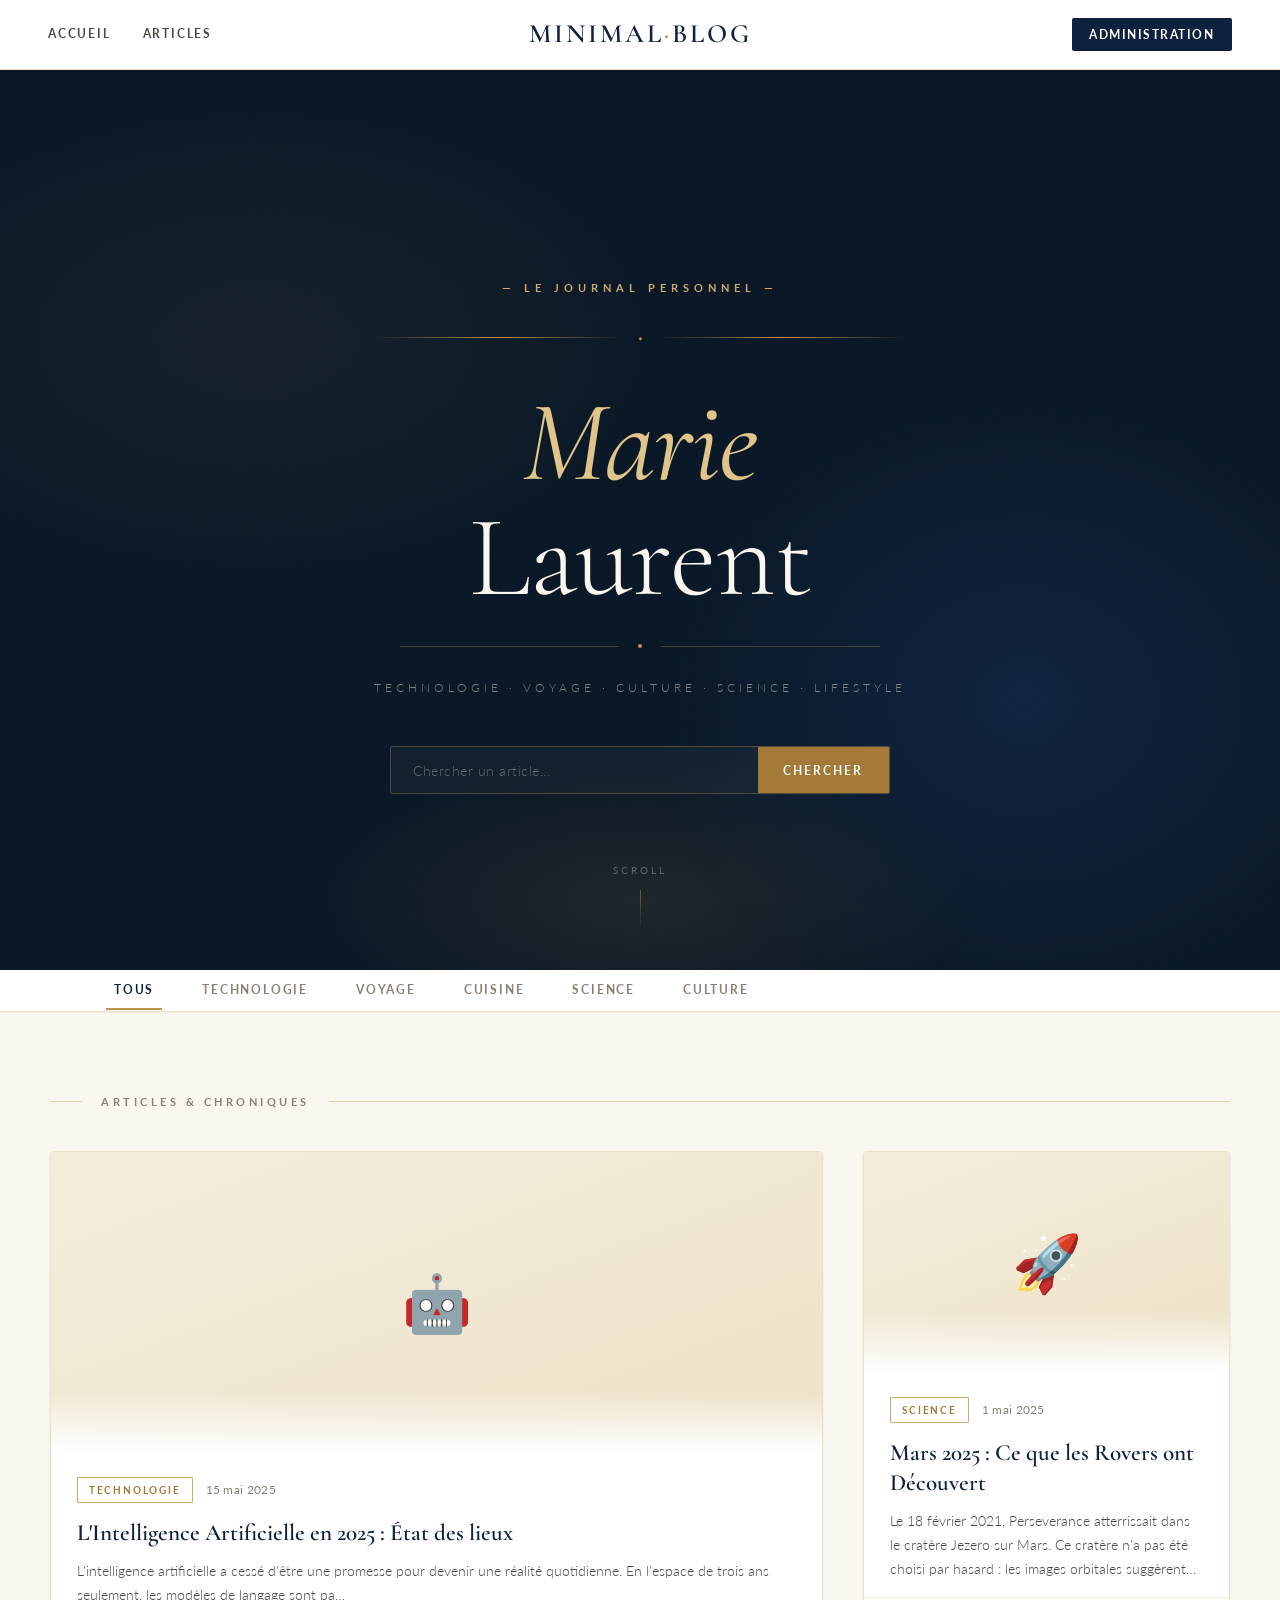
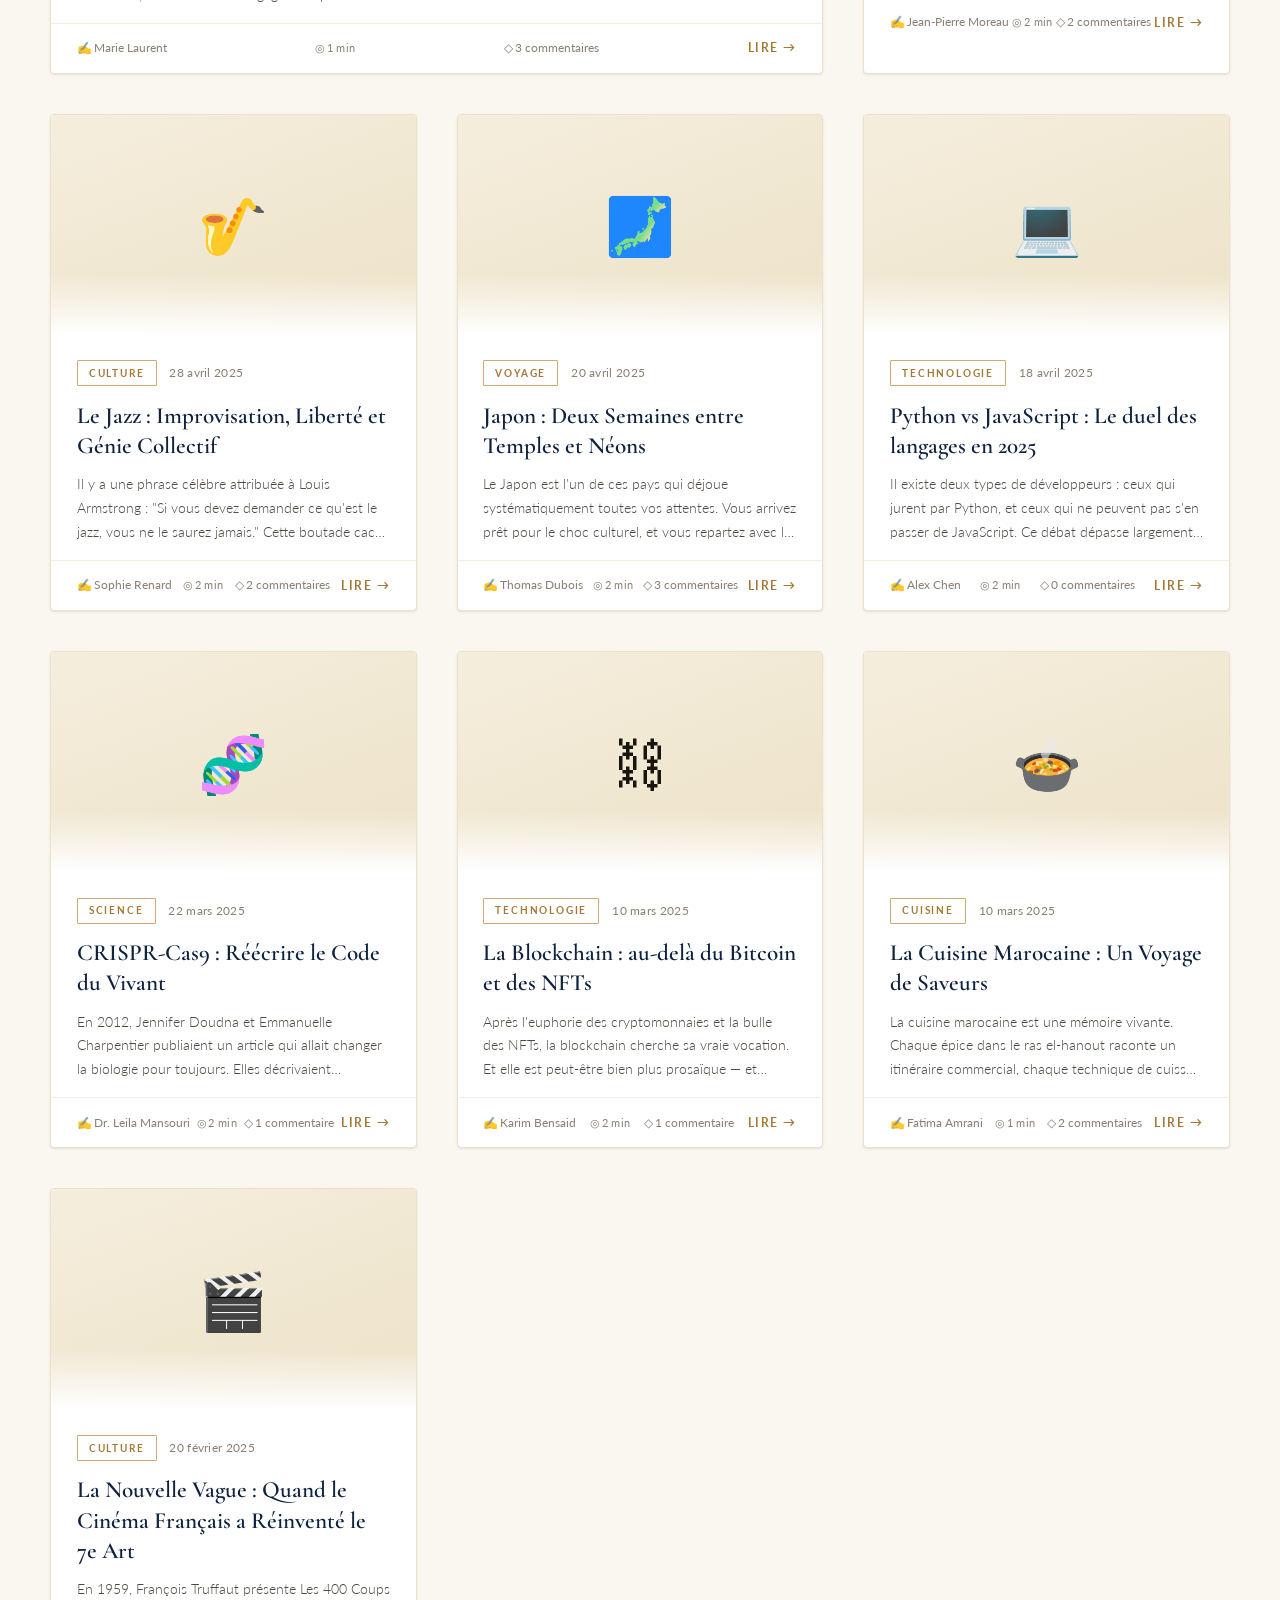
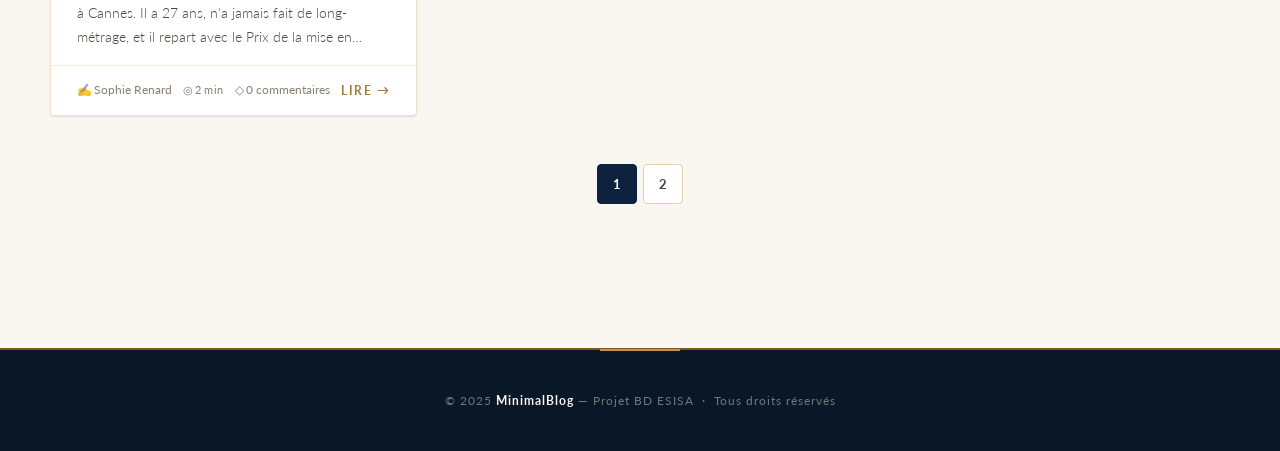
==== commit 0632659a: "Photos inline + fond hero flouté + temps de lecture + articles similaires (v6) - db.js v6 : 2 photos" ====
--- a/article.html
+++ b/article.html
@@ -6,18 +6,29 @@
   <title>MinimalBlog — Article</title>
   <link rel="stylesheet" href="css/style.css">
   <style>
-    /* ---- Styles propres à la page article ---- */
+    /* ═══ HERO ARTICLE ═══ */
     .article-hero {
       background:var(--navy-900);
-      padding:7rem 2rem 4rem;
+      padding:8rem 2rem 5rem;
       text-align:center; position:relative; overflow:hidden;
     }
-    .article-hero::before {
-      content:''; position:absolute; inset:0;
-      background:radial-gradient(ellipse 80% 60% at 50% 80%, rgba(192,148,80,.07) 0%, transparent 60%);
-    }
+
+    /* Fond flouté = image de l'article */
+    .article-hero-bg {
+      position:absolute; inset:0; z-index:0;
+      background-size:cover; background-position:center;
+      filter:blur(28px) brightness(0.17) saturate(0.5);
+      transform:scale(1.12);
+    }
+
+    /* Vignette dorée basse */
+    .article-hero::after {
+      content:''; position:absolute; bottom:0; left:0; right:0; height:180px; z-index:1;
+      background:linear-gradient(to top, var(--navy-900) 0%, transparent 100%);
+    }
+
     .article-hero-inner {
-      position:relative; z-index:1; max-width:760px; margin:0 auto;
+      position:relative; z-index:2; max-width:760px; margin:0 auto;
     }
     .article-hero-eyebrow {
       font-family:'Lato', sans-serif; font-size:.68rem; font-weight:700;
@@ -29,69 +40,110 @@
 
     .article-hero h1 {
       font-family:'Cormorant Garamond', serif;
-      font-size:clamp(2.2rem, 5.5vw, 3.8rem);
-      font-weight:300; line-height:1.18;
+      font-size:clamp(2.4rem, 5.5vw, 4rem);
+      font-weight:300; line-height:1.15;
       color:var(--cream); margin-bottom:1.8rem;
+      text-shadow:0 2px 30px rgba(0,0,0,.4);
     }
     .article-hero h1 em { font-style:italic; color:var(--gold-300); }
 
     .article-hero-meta {
       display:flex; gap:2rem; justify-content:center; flex-wrap:wrap;
-      font-size:.75rem; color:rgba(245,238,221,.45);
+      font-size:.75rem; color:rgba(245,238,221,.5);
       font-family:'Lato', sans-serif; letter-spacing:.5px;
     }
     .article-hero-meta span { display:flex; align-items:center; gap:.4rem; }
-    .article-hero-meta .badge {
-      border-color:rgba(192,148,80,.5); color:var(--gold-300);
-    }
-
-    /* ---- Contenu ---- */
+    .article-hero-meta .badge { border-color:rgba(192,148,80,.5); color:var(--gold-300); }
+
+    /* ═══ WRAPPER ═══ */
     .article-wrapper { max-width:760px; margin:3.5rem auto 0; padding:0 2rem; }
 
+    /* ═══ IMAGE PLEINE LARGEUR (couverture) ═══ */
     .article-image-full {
-      width:100%; height:440px; overflow:hidden;
-      margin:0; display:block;
-      background:var(--beige-50);
+      width:100%; height:460px; overflow:hidden;
+      margin:0; display:block; background:var(--beige-50); position:relative;
     }
     .article-image-full img {
       width:100%; height:100%; object-fit:cover;
-      transition:transform .8s ease;
-    }
-    .article-image-full:hover img { transform:scale(1.03); }
+      transition:transform 1s cubic-bezier(.22,1,.36,1);
+    }
+    .article-image-full:hover img { transform:scale(1.04); }
     .article-image-full .emoji-placeholder {
-      width:100%; height:100%;
-      display:flex; align-items:center; justify-content:center;
+      width:100%; height:100%; display:flex; align-items:center; justify-content:center;
       font-size:6rem; background:linear-gradient(160deg, var(--beige-50), var(--beige-100));
     }
 
+    /* ═══ CORPS ARTICLE ═══ */
     .article-body {
       padding:3.5rem 0 2rem;
       font-family:'EB Garamond', Georgia, serif;
-      font-size:1.18rem; line-height:2; color:var(--ink-600);
-    }
-    .article-body p { margin-bottom:1.5rem; }
+      font-size:1.2rem; line-height:2.05; color:var(--ink-600);
+    }
+    .article-body p { margin-bottom:1.6rem; }
     .article-body p:first-child::first-letter {
       font-family:'Cormorant Garamond', serif;
-      font-size:4.5rem; font-weight:600;
-      float:left; line-height:.75; margin:0 .12em 0 0;
+      font-size:5rem; font-weight:600;
+      float:left; line-height:.75; margin:.08em .12em 0 0;
       color:var(--navy-700);
     }
 
-    /* Séparateur fin */
+    /* ═══ FIGURES INLINE ═══ */
+    .article-figure {
+      margin:3rem -2.5rem;
+      overflow:hidden; position:relative;
+    }
+    .article-figure img {
+      width:100%; height:420px; object-fit:cover; display:block;
+      transition:transform 1s cubic-bezier(.22,1,.36,1);
+      opacity:0; transform:scale(1.04);
+      transition:opacity .8s ease, transform 1s cubic-bezier(.22,1,.36,1);
+    }
+    .article-figure.revealed img { opacity:1; transform:scale(1); }
+    .article-figure:hover img { transform:scale(1.03); }
+    .article-figure figcaption {
+      text-align:center; font-size:.78rem; color:var(--ink-400);
+      font-family:'Lato', sans-serif; font-style:italic;
+      padding:.6rem 2rem .2rem; letter-spacing:.3px; line-height:1.5;
+    }
+    @media (max-width:860px) { .article-figure { margin:2.5rem -1.5rem; } }
+    @media (max-width:640px) { .article-figure { margin:2rem -1.2rem; }
+      .article-figure img { height:240px; } }
+
+    /* ═══ ARTICLES SIMILAIRES ═══ */
+    .similaires-section { margin:3rem 0 1rem; }
+    .similaires-titre {
+      font-family:'Cormorant Garamond', serif;
+      font-size:1.9rem; font-weight:400; color:var(--navy-800); margin-bottom:1.5rem;
+    }
+    .similaires-grid { display:grid; grid-template-columns:repeat(3,1fr); gap:1.5rem; }
+    @media(max-width:640px) { .similaires-grid { grid-template-columns:1fr; } }
+    .similaire-card {
+      cursor:pointer; overflow:hidden; border:1px solid var(--beige-100);
+      border-radius:var(--radius); transition:all var(--transition);
+      background:var(--white);
+    }
+    .similaire-card:hover { box-shadow:var(--shadow-md); transform:translateY(-4px); border-color:var(--beige-200); }
+    .similaire-img { height:140px; overflow:hidden; background:var(--beige-50); display:flex; align-items:center; justify-content:center; font-size:2.2rem; }
+    .similaire-img img { width:100%; height:100%; object-fit:cover; transition:transform .5s cubic-bezier(.22,1,.36,1); }
+    .similaire-card:hover .similaire-img img { transform:scale(1.07); }
+    .similaire-body { padding:1rem 1.1rem 1.2rem; }
+    .similaire-body h4 { font-family:'Cormorant Garamond',serif; font-size:1.05rem; font-weight:500; color:var(--navy-800); margin-bottom:.4rem; line-height:1.35; }
+    .similaire-body p { font-size:.8rem; color:var(--ink-400); line-height:1.55; display:-webkit-box; -webkit-line-clamp:2; line-clamp:2; -webkit-box-orient:vertical; overflow:hidden; }
+
+    /* ═══ SÉPARATEUR ═══ */
     .article-divider {
       display:flex; align-items:center; gap:1rem;
-      margin:2rem 0; color:var(--gold-500);
+      margin:2.5rem 0; color:var(--gold-500);
     }
     .article-divider span { flex:1; height:1px; background:var(--beige-200); }
     .article-divider em { font-size:1rem; }
 
-    /* back-link */
+    /* ═══ BACK LINK ═══ */
     .back-link {
       display:inline-flex; align-items:center; gap:.5rem;
       font-size:.72rem; font-weight:700; letter-spacing:1.5px;
       text-transform:uppercase; color:var(--gold-500);
-      margin:3rem 0 1rem;
-      transition:gap .25s;
+      margin:3rem 0 1rem; transition:gap .25s, color .25s;
     }
     .back-link:hover { gap:.9rem; color:var(--gold-600); }
   </style>
@@ -114,6 +166,7 @@
 
 <!-- HERO ARTICLE (rempli par JS) -->
 <div id="articleHero" class="article-hero" style="display:none">
+  <div id="articleHeroBg" class="article-hero-bg" style="display:none"></div>
   <div class="article-hero-inner" id="articleHeroInner"></div>
 </div>
 
@@ -125,6 +178,9 @@
   <div id="articleContent">
     <div class="empty-state">⏳ Chargement…</div>
   </div>
+
+  <!-- ARTICLES SIMILAIRES -->
+  <div id="articlesSimilaires"></div>
 
   <!-- COMMENTAIRES -->
   <div class="comments-section" id="commentsSection" style="display:none">
@@ -207,8 +263,20 @@
     const cat  = DB.getCategorieById(article.categorie_id);
     const coms = DB.getCommentaires(article.id, true);
 
-    /* -- Hero -- */
-    document.getElementById('articleHero').style.display = 'block';
+    /* -- Temps de lecture -- */
+    const mots = article.contenu.split(/\s+/).length;
+    const minutes = Math.max(1, Math.round(mots / 220));
+
+    /* -- Hero avec fond flouté -- */
+    const heroEl = document.getElementById('articleHero');
+    heroEl.style.display = 'block';
+
+    if (article.image_principale) {
+      const bgEl = document.getElementById('articleHeroBg');
+      bgEl.style.backgroundImage = `url(${article.image_principale})`;
+      bgEl.style.display = 'block';
+    }
+
     document.getElementById('articleHeroInner').innerHTML = `
       <div class="article-hero-eyebrow">
         <span></span>
@@ -219,29 +287,93 @@
       <div class="article-hero-meta">
         <span>✍&thinsp;${escapeHtml(article.auteur)}</span>
         <span>◈&thinsp;${formatDate(article.date_publication)}</span>
+        <span>◎&thinsp;${minutes} min de lecture</span>
         <span>◇&thinsp;${coms.length} commentaire${coms.length !== 1 ? 's' : ''}</span>
       </div>`;
 
-    /* -- Image pleine largeur -- */
+    /* -- Image couverture pleine largeur -- */
     const imgEl = document.getElementById('articleImageFull');
     imgEl.style.display = 'block';
     if (article.image_principale) {
       imgEl.innerHTML = `<img src="${escapeHtml(article.image_principale)}"
                               alt="${escapeHtml(article.titre)}"
+                              loading="eager"
                               onerror="this.parentElement.innerHTML='<div class=emoji-placeholder>${article.emoji || '📝'}</div>'">`;
     } else {
       imgEl.innerHTML = `<div class="emoji-placeholder">${article.emoji || '📝'}</div>`;
     }
 
-    /* -- Corps -- */
-    document.getElementById('articleContent').innerHTML = `
-      <div class="article-body">
-        ${article.contenu.split('\n').filter(p => p.trim()).map(p => `<p>${escapeHtml(p)}</p>`).join('')}
-      </div>`;
+    /* -- Corps avec photos inline -- */
+    const paras  = article.contenu.split('\n').filter(p => p.trim());
+    const imgMap = {};
+    (article.images || []).forEach(img => { imgMap[img.apres_para] = img; });
+
+    let bodyHtml = '';
+    paras.forEach((para, idx) => {
+      bodyHtml += `<p>${escapeHtml(para)}</p>`;
+      if (imgMap[idx]) {
+        const fig = imgMap[idx];
+        bodyHtml += `
+          <figure class="article-figure reveal-figure">
+            <img src="${escapeHtml(fig.url)}"
+                 alt="${escapeHtml(fig.caption || '')}"
+                 loading="lazy"
+                 onerror="this.closest('.article-figure').style.display='none'">
+            ${fig.caption ? `<figcaption>${escapeHtml(fig.caption)}</figcaption>` : ''}
+          </figure>`;
+      }
+    });
+
+    document.getElementById('articleContent').innerHTML =
+      `<div class="article-body">${bodyHtml}</div>`;
+
+    /* -- Reveal des figures au scroll -- */
+    const ioFig = new IntersectionObserver((entries) => {
+      entries.forEach(e => {
+        if (e.isIntersecting) { e.target.classList.add('revealed'); ioFig.unobserve(e.target); }
+      });
+    }, { threshold: 0.1, rootMargin: '0px 0px -60px 0px' });
+    document.querySelectorAll('.reveal-figure').forEach(el => ioFig.observe(el));
+
+    /* -- Articles similaires -- */
+    afficherSimilaires(article);
 
     /* -- Commentaires -- */
     document.getElementById('commentsSection').style.display = 'block';
     afficherCommentaires();
+  }
+
+  /* ---- Articles similaires ---- */
+  function afficherSimilaires(article) {
+    const similaires = DB.getArticles('publie', article.categorie_id)
+      .filter(a => a.id !== article.id)
+      .slice(0, 3);
+    if (!similaires.length) return;
+
+    document.getElementById('articlesSimilaires').innerHTML = `
+      <div class="similaires-section">
+        <div class="article-divider"><span></span><em>◆</em><span></span></div>
+        <h3 class="similaires-titre">Dans la même catégorie</h3>
+        <div class="similaires-grid">
+          ${similaires.map(art => {
+            const premierPara = art.contenu.split('\n').filter(p => p.trim())[0] || '';
+            const extrait = premierPara.substring(0, 110) + '…';
+            return `
+            <div class="similaire-card" onclick="window.location='article.html?id=${art.id}'">
+              <div class="similaire-img">
+                ${art.image_principale
+                  ? `<img src="${escapeHtml(art.image_principale)}" alt="${escapeHtml(art.titre)}" loading="lazy"
+                         onerror="this.parentElement.innerHTML='<span>${art.emoji||'📝'}</span>'">`
+                  : `<span>${art.emoji || '📝'}</span>`}
+              </div>
+              <div class="similaire-body">
+                <h4>${escapeHtml(art.titre)}</h4>
+                <p>${escapeHtml(extrait)}</p>
+              </div>
+            </div>`;
+          }).join('')}
+        </div>
+      </div>`;
   }
 
   /* ---- Commentaires ---- */
--- a/css/style.css
+++ b/css/style.css
@@ -1001,3 +1001,20 @@
   .container  { padding:0 1.2rem; }
   .categories-filter { padding:0 1.2rem; }
 }
+
+/* ----------------------------------------------------------------
+   LECTURE TIME BADGE (index cards)
+   ---------------------------------------------------------------- */
+.card-read-time {
+  display:inline-flex; align-items:center; gap:.3rem;
+  font-size:.68rem; color:var(--ink-400); letter-spacing:.3px;
+  font-family:'Lato', sans-serif;
+}
+
+/* ----------------------------------------------------------------
+   FEATURED CARD first-child — responsive fix
+   ---------------------------------------------------------------- */
+@media (max-width:640px) {
+  .articles-grid .card:first-child .card-img { height:220px; }
+  .articles-grid .card:first-child .card h2  { font-size:1.45rem; }
+}
